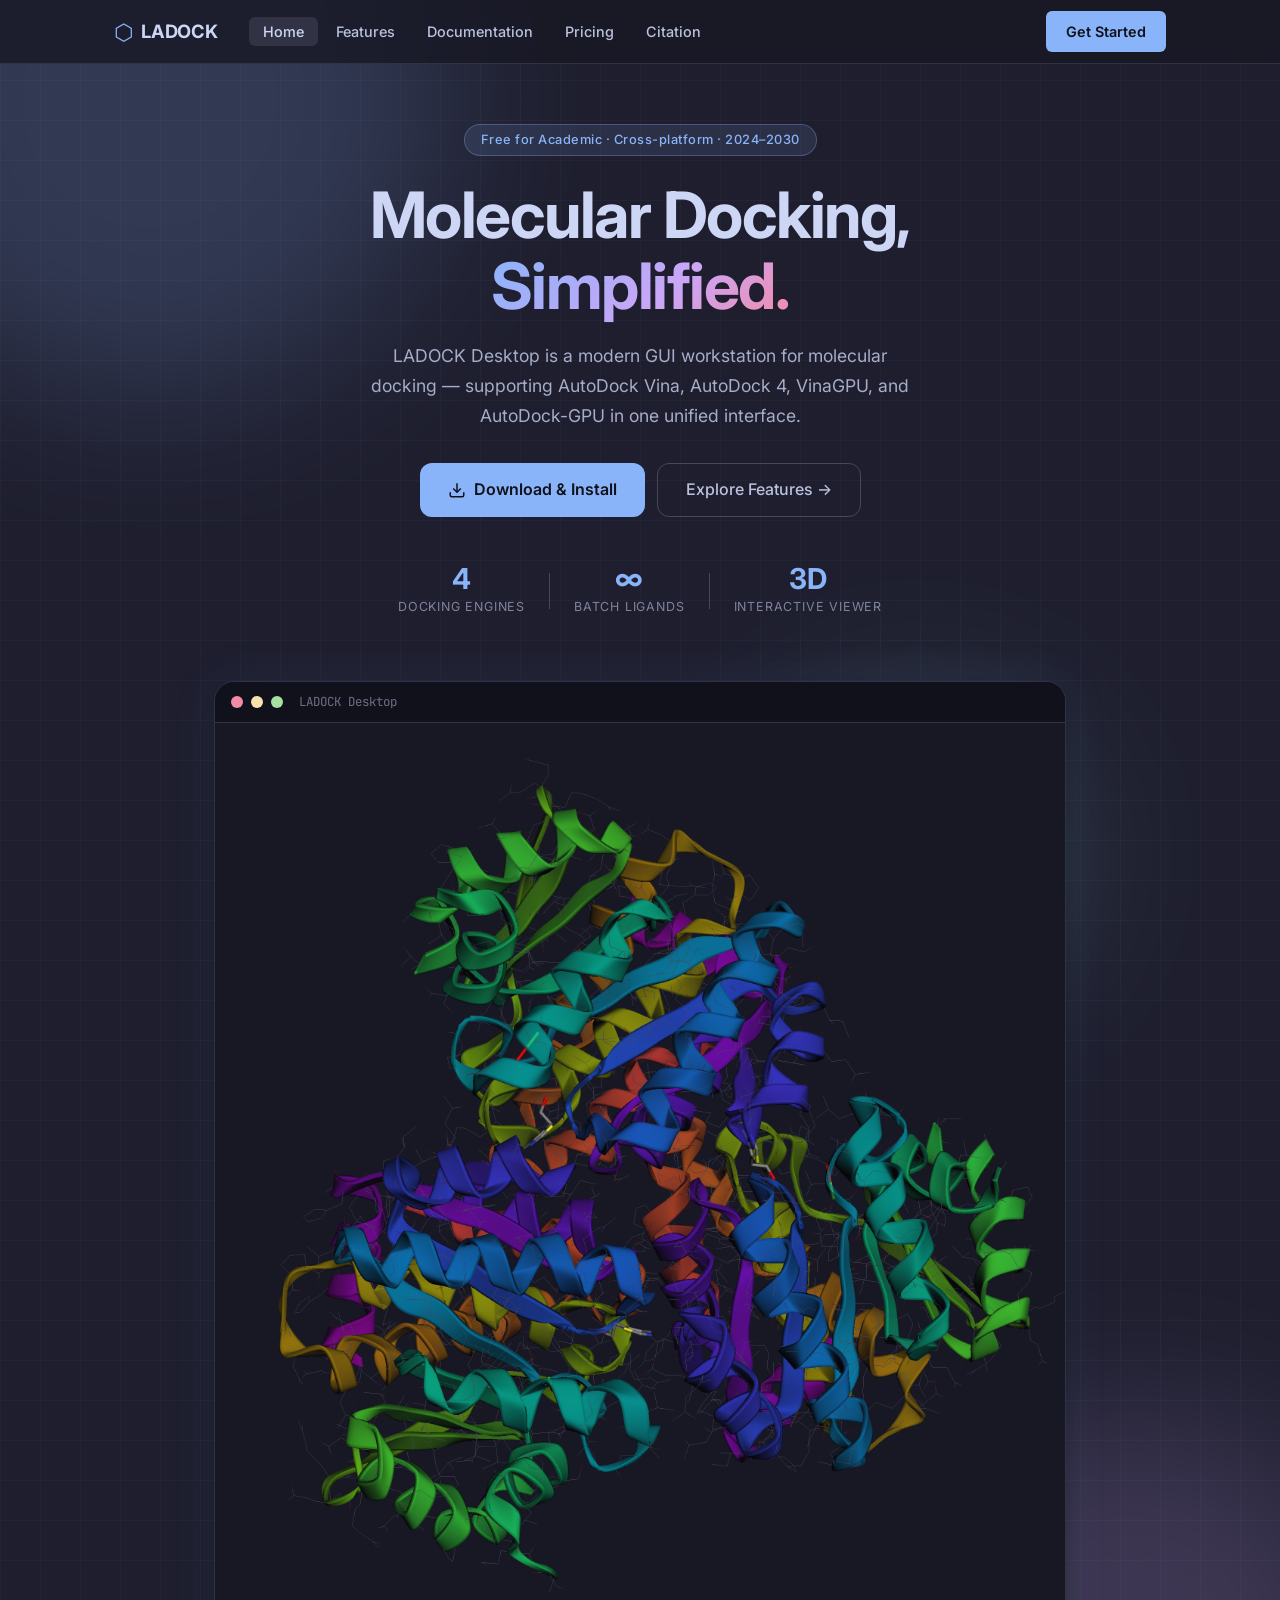
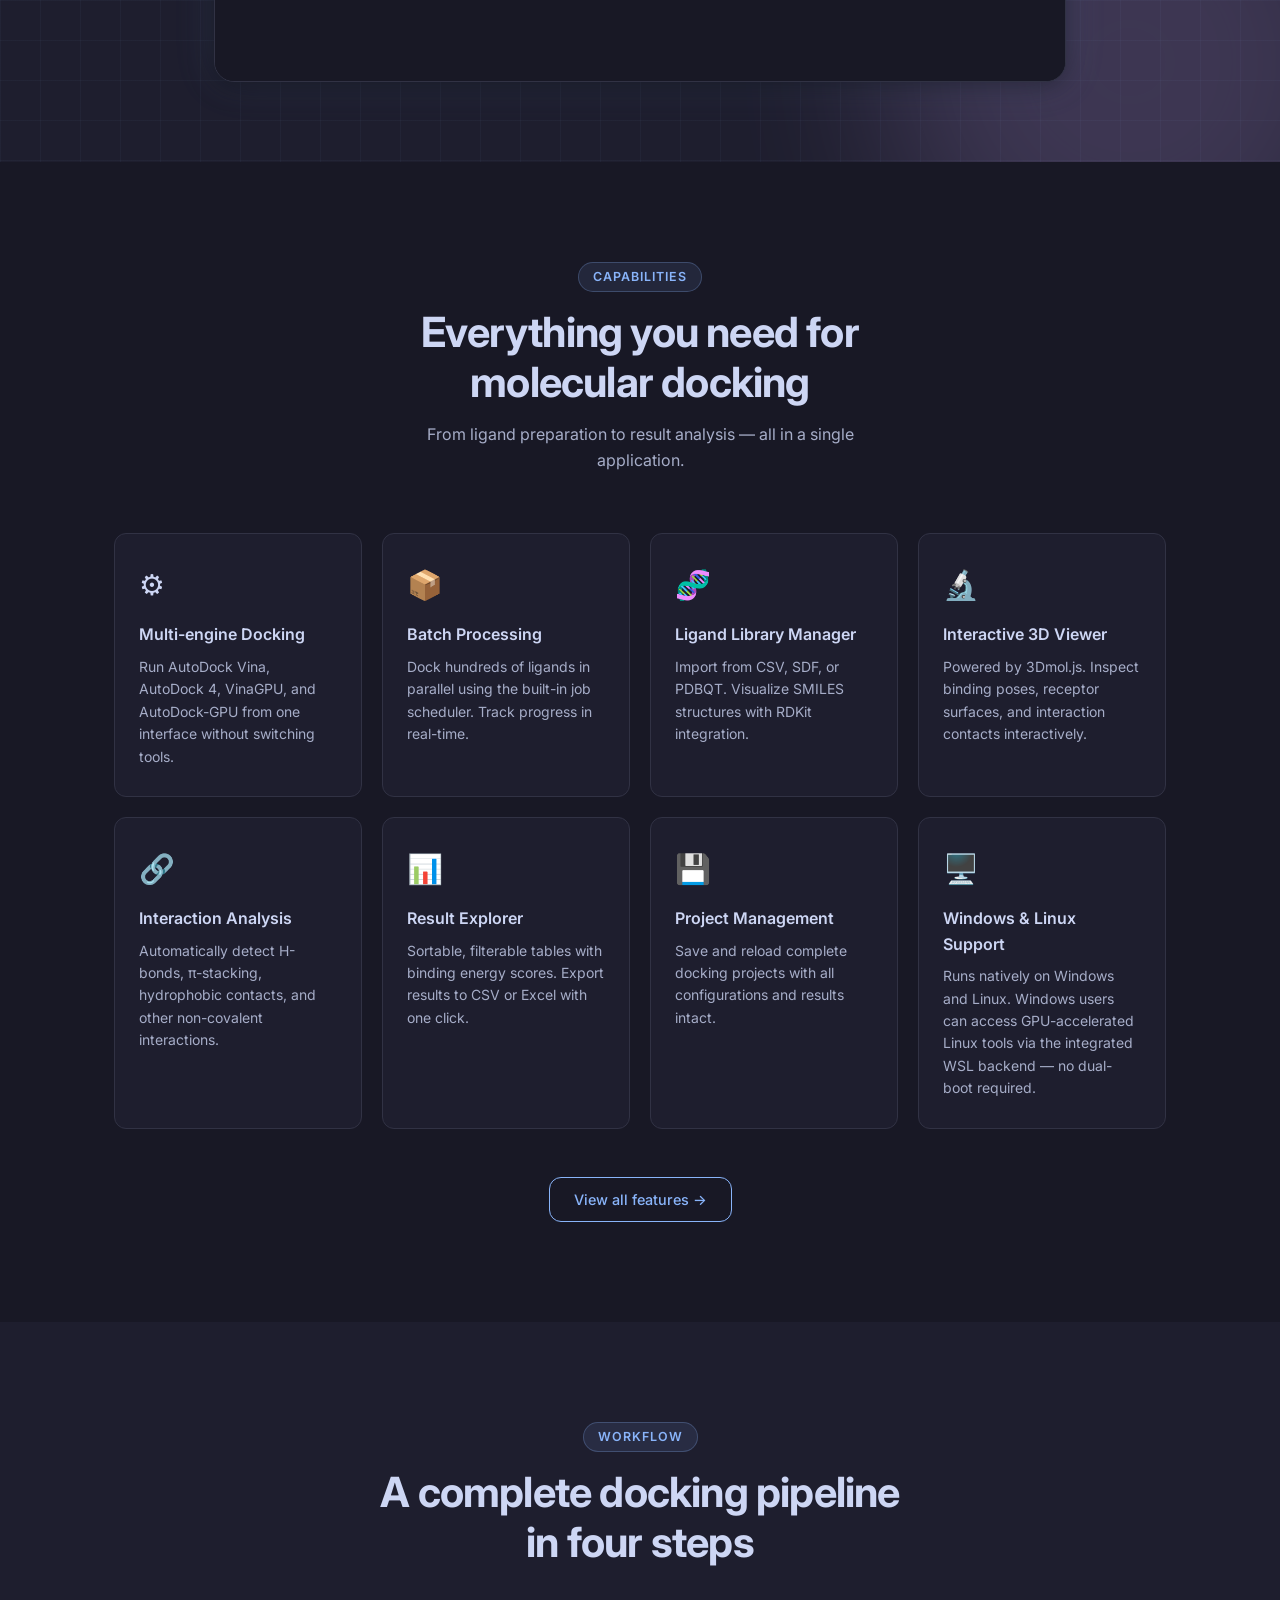
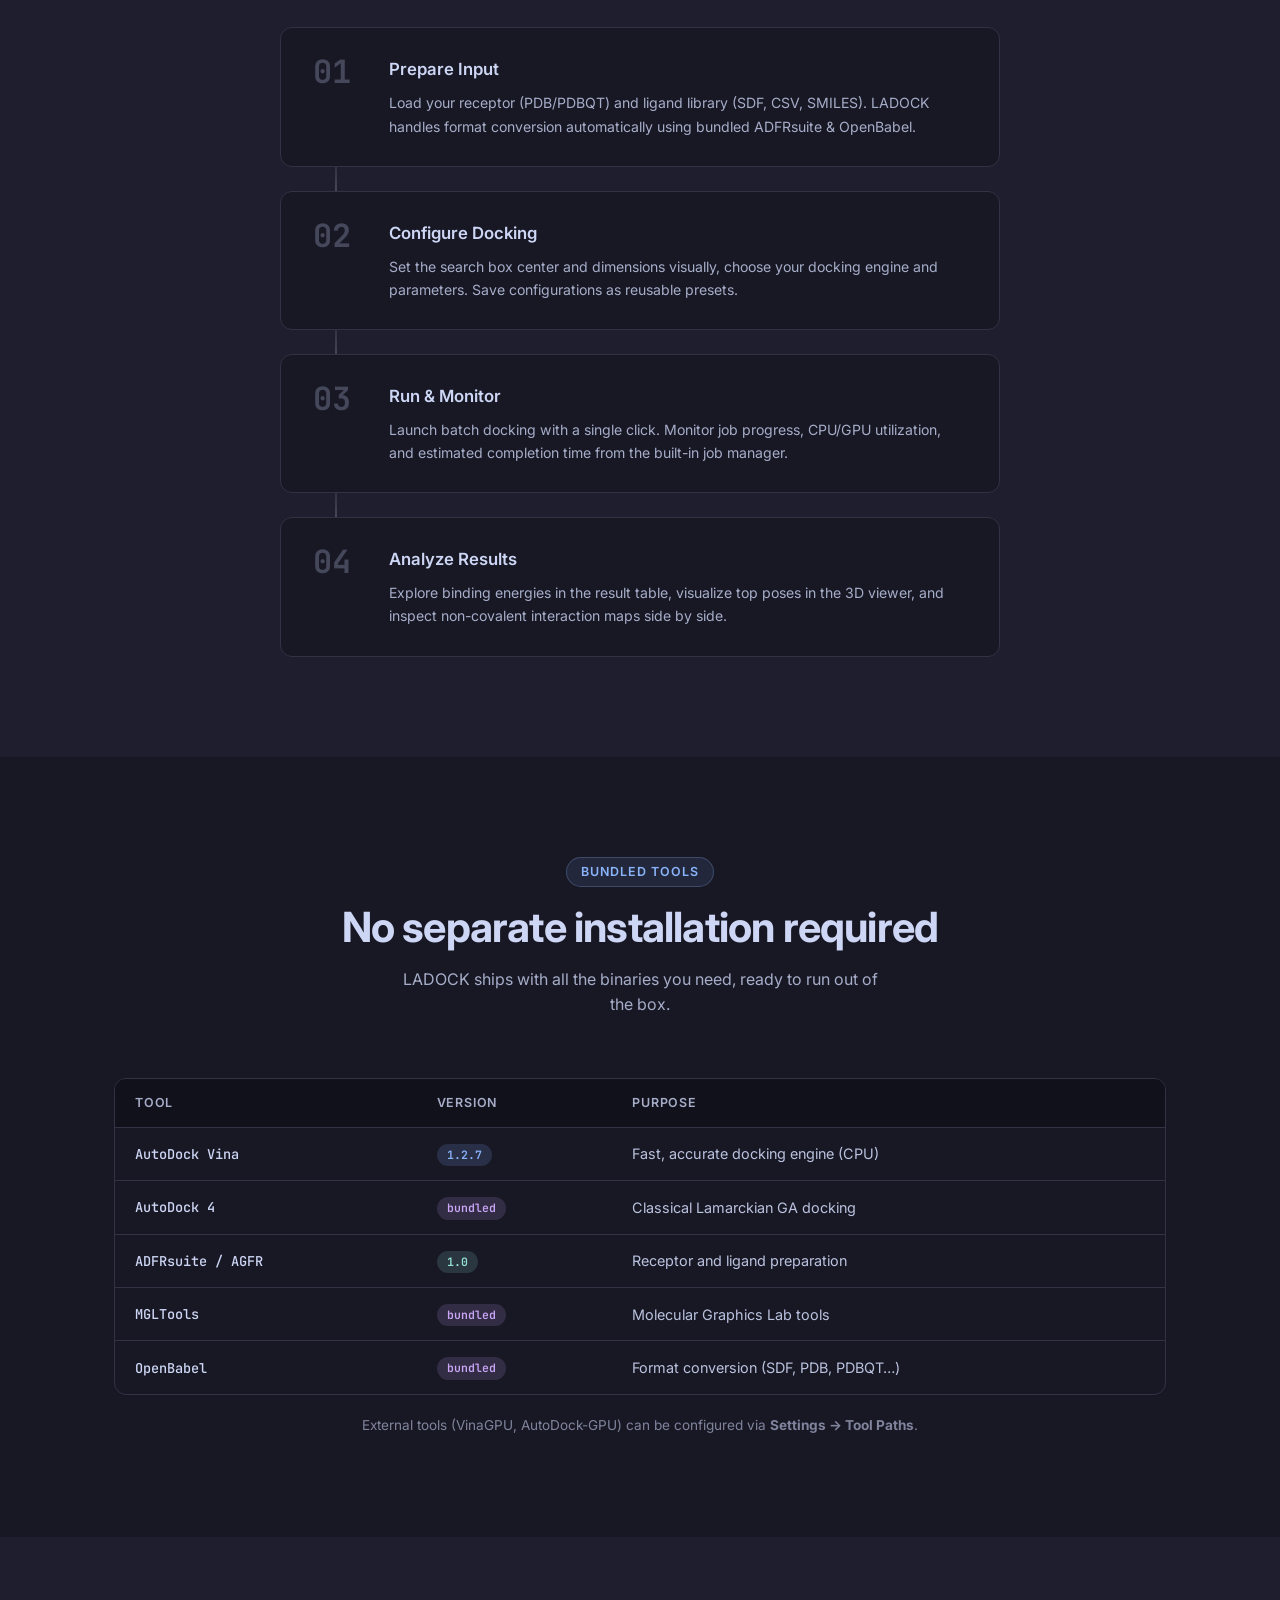
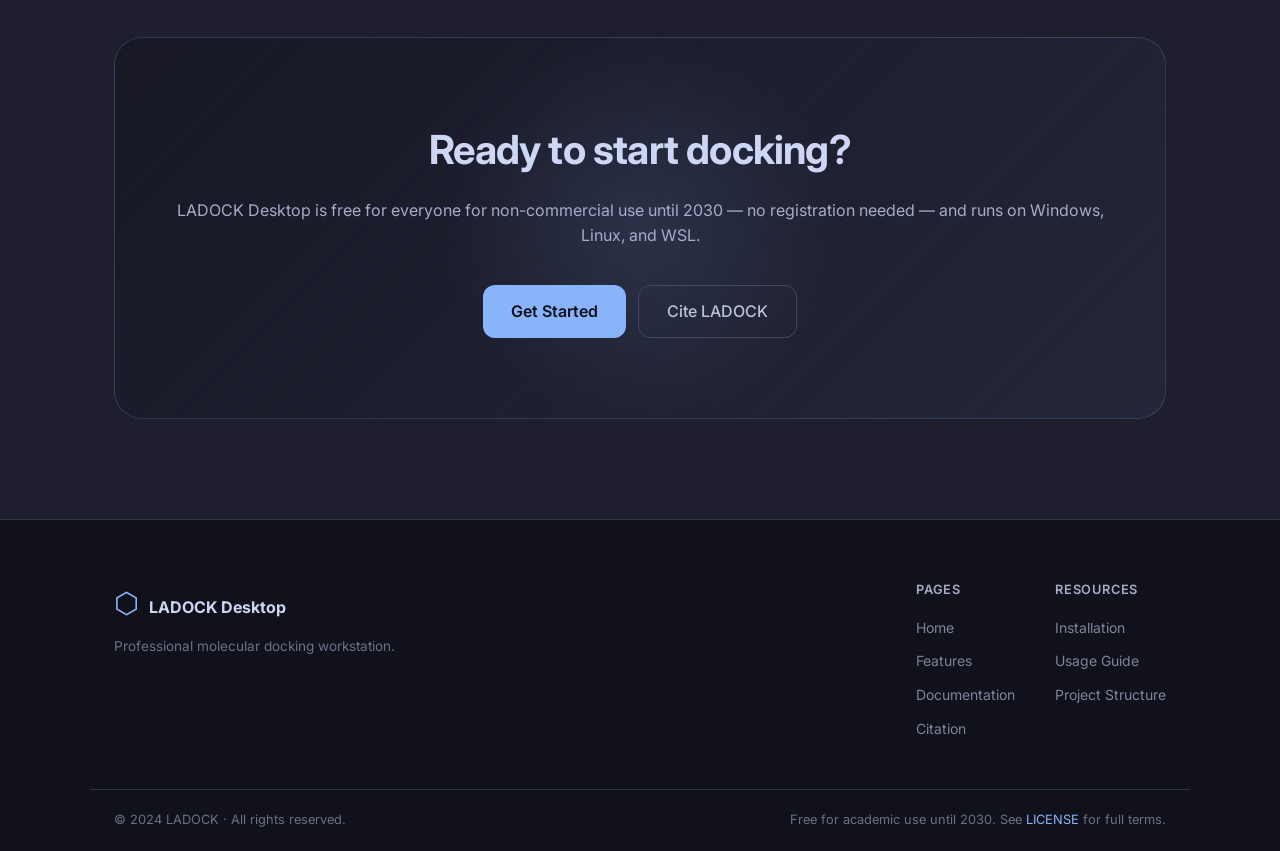
==== index.html @ 8f83453a "Initial import of the live site Baseline taken from https://ladock.ladeep.id on 2026-09-02, not from" ====
<!DOCTYPE html>
<html lang="en">
<head>
  <meta charset="UTF-8" />
  <meta name="viewport" content="width=device-width, initial-scale=1.0" />
  <title>LADOCK — Professional Molecular Docking Workstation</title>
  <link rel="stylesheet" href="style.css" />
  <link rel="preconnect" href="https://fonts.googleapis.com" />
  <link rel="preconnect" href="https://fonts.gstatic.com" crossorigin />
  <link href="https://fonts.googleapis.com/css2?family=Inter:wght@300;400;500;600;700&family=JetBrains+Mono:wght@400;500&display=swap" rel="stylesheet" />
</head>
<body>

<!-- NAV -->
<nav class="navbar" id="navbar">
  <div class="nav-inner">
    <a href="index.html" class="nav-logo">
      <span class="logo-icon">⬡</span>
      <span>LADOCK</span>
    </a>
    <ul class="nav-links">
      <li><a href="index.html" class="active">Home</a></li>
      <li><a href="features.html">Features</a></li>
      <li><a href="docs.html">Documentation</a></li>
      <li><a href="pricing.html">Pricing</a></li>
      <li><a href="citation.html">Citation</a></li>
    </ul>
    <a href="docs.html#install" class="btn btn-primary">Get Started</a>
    <button class="nav-toggle" id="navToggle" aria-label="Toggle menu">
      <span></span><span></span><span></span>
    </button>
  </div>
</nav>

<!-- HERO -->
<section class="hero">
  <div class="hero-bg">
    <div class="hero-orb orb1"></div>
    <div class="hero-orb orb2"></div>
    <div class="hero-orb orb3"></div>
    <div class="grid-overlay"></div>
  </div>
  <div class="container hero-content">
    <div class="hero-badge">Free for Academic · Cross-platform · 2024–2030</div>
    <h1 class="hero-title">
      Molecular Docking,<br/>
      <span class="gradient-text">Simplified.</span>
    </h1>
    <p class="hero-subtitle">
      LADOCK Desktop is a modern GUI workstation for molecular docking — supporting
      AutoDock Vina, AutoDock 4, VinaGPU, and AutoDock-GPU in one unified interface.
    </p>
    <div class="hero-actions">
      <a href="docs.html#install" class="btn btn-primary btn-lg">
        <svg width="18" height="18" viewBox="0 0 24 24" fill="none" stroke="currentColor" stroke-width="2"><path d="M21 15v4a2 2 0 0 1-2 2H5a2 2 0 0 1-2-2v-4"/><polyline points="7 10 12 15 17 10"/><line x1="12" y1="15" x2="12" y2="3"/></svg>
        Download &amp; Install
      </a>
      <a href="features.html" class="btn btn-ghost btn-lg">Explore Features →</a>
    </div>
    <div class="hero-stats">
      <div class="stat"><span class="stat-num">4</span><span class="stat-label">Docking Engines</span></div>
      <div class="stat-divider"></div>
      <div class="stat"><span class="stat-num">∞</span><span class="stat-label">Batch Ligands</span></div>
      <div class="stat-divider"></div>
      <div class="stat"><span class="stat-num">3D</span><span class="stat-label">Interactive Viewer</span></div>
    </div>
  </div>
  <div class="hero-image-wrap">
    <div class="app-screenshot">
      <div class="screenshot-bar">
        <span class="dot dot-red"></span>
        <span class="dot dot-yellow"></span>
        <span class="dot dot-green"></span>
        <span class="screenshot-title">LADOCK Desktop</span>
      </div>
      <img src="ladock_viewer.png" alt="LADOCK molecular viewer" class="screenshot-img" />
    </div>
  </div>
</section>

<!-- FEATURES OVERVIEW -->
<section class="section features-grid-section">
  <div class="container">
    <div class="section-header">
      <span class="section-badge">Capabilities</span>
      <h2>Everything you need for<br/>molecular docking</h2>
      <p>From ligand preparation to result analysis — all in a single application.</p>
    </div>
    <div class="features-grid">
      <div class="feature-card">
        <div class="feature-icon">⚙️</div>
        <h3>Multi-engine Docking</h3>
        <p>Run AutoDock Vina, AutoDock 4, VinaGPU, and AutoDock-GPU from one interface without switching tools.</p>
      </div>
      <div class="feature-card">
        <div class="feature-icon">📦</div>
        <h3>Batch Processing</h3>
        <p>Dock hundreds of ligands in parallel using the built-in job scheduler. Track progress in real-time.</p>
      </div>
      <div class="feature-card">
        <div class="feature-icon">🧬</div>
        <h3>Ligand Library Manager</h3>
        <p>Import from CSV, SDF, or PDBQT. Visualize SMILES structures with RDKit integration.</p>
      </div>
      <div class="feature-card">
        <div class="feature-icon">🔬</div>
        <h3>Interactive 3D Viewer</h3>
        <p>Powered by 3Dmol.js. Inspect binding poses, receptor surfaces, and interaction contacts interactively.</p>
      </div>
      <div class="feature-card">
        <div class="feature-icon">🔗</div>
        <h3>Interaction Analysis</h3>
        <p>Automatically detect H-bonds, π-stacking, hydrophobic contacts, and other non-covalent interactions.</p>
      </div>
      <div class="feature-card">
        <div class="feature-icon">📊</div>
        <h3>Result Explorer</h3>
        <p>Sortable, filterable tables with binding energy scores. Export results to CSV or Excel with one click.</p>
      </div>
      <div class="feature-card">
        <div class="feature-icon">💾</div>
        <h3>Project Management</h3>
        <p>Save and reload complete docking projects with all configurations and results intact.</p>
      </div>
      <div class="feature-card">
        <div class="feature-icon">🖥️</div>
        <h3>Windows &amp; Linux Support</h3>
        <p>Runs natively on Windows and Linux. Windows users can access GPU-accelerated Linux tools via the integrated WSL backend — no dual-boot required.</p>
      </div>
    </div>
    <div class="section-cta">
      <a href="features.html" class="btn btn-outline">View all features →</a>
    </div>
  </div>
</section>

<!-- WORKFLOW -->
<section class="section workflow-section">
  <div class="container">
    <div class="section-header">
      <span class="section-badge">Workflow</span>
      <h2>A complete docking pipeline<br/>in four steps</h2>
    </div>
    <div class="workflow-steps">
      <div class="workflow-step">
        <div class="step-number">01</div>
        <div class="step-content">
          <h3>Prepare Input</h3>
          <p>Load your receptor (PDB/PDBQT) and ligand library (SDF, CSV, SMILES). LADOCK handles format conversion automatically using bundled ADFRsuite &amp; OpenBabel.</p>
        </div>
      </div>
      <div class="workflow-connector"></div>
      <div class="workflow-step">
        <div class="step-number">02</div>
        <div class="step-content">
          <h3>Configure Docking</h3>
          <p>Set the search box center and dimensions visually, choose your docking engine and parameters. Save configurations as reusable presets.</p>
        </div>
      </div>
      <div class="workflow-connector"></div>
      <div class="workflow-step">
        <div class="step-number">03</div>
        <div class="step-content">
          <h3>Run &amp; Monitor</h3>
          <p>Launch batch docking with a single click. Monitor job progress, CPU/GPU utilization, and estimated completion time from the built-in job manager.</p>
        </div>
      </div>
      <div class="workflow-connector"></div>
      <div class="workflow-step">
        <div class="step-number">04</div>
        <div class="step-content">
          <h3>Analyze Results</h3>
          <p>Explore binding energies in the result table, visualize top poses in the 3D viewer, and inspect non-covalent interaction maps side by side.</p>
        </div>
      </div>
    </div>
  </div>
</section>

<!-- BUNDLED TOOLS -->
<section class="section tools-section">
  <div class="container">
    <div class="section-header">
      <span class="section-badge">Bundled Tools</span>
      <h2>No separate installation required</h2>
      <p>LADOCK ships with all the binaries you need, ready to run out of the box.</p>
    </div>
    <div class="tools-table-wrap">
      <table class="tools-table">
        <thead>
          <tr>
            <th>Tool</th>
            <th>Version</th>
            <th>Purpose</th>
          </tr>
        </thead>
        <tbody>
          <tr>
            <td><span class="tool-name">AutoDock Vina</span></td>
            <td><span class="badge badge-blue">1.2.7</span></td>
            <td>Fast, accurate docking engine (CPU)</td>
          </tr>
          <tr>
            <td><span class="tool-name">AutoDock 4</span></td>
            <td><span class="badge badge-purple">bundled</span></td>
            <td>Classical Lamarckian GA docking</td>
          </tr>
          <tr>
            <td><span class="tool-name">ADFRsuite / AGFR</span></td>
            <td><span class="badge badge-teal">1.0</span></td>
            <td>Receptor and ligand preparation</td>
          </tr>
          <tr>
            <td><span class="tool-name">MGLTools</span></td>
            <td><span class="badge badge-purple">bundled</span></td>
            <td>Molecular Graphics Lab tools</td>
          </tr>
          <tr>
            <td><span class="tool-name">OpenBabel</span></td>
            <td><span class="badge badge-purple">bundled</span></td>
            <td>Format conversion (SDF, PDB, PDBQT…)</td>
          </tr>
        </tbody>
      </table>
    </div>
    <p class="tools-note">External tools (VinaGPU, AutoDock-GPU) can be configured via <strong>Settings → Tool Paths</strong>.</p>
  </div>
</section>

<!-- CTA -->
<section class="section cta-section">
  <div class="container">
    <div class="cta-box">
      <div class="cta-orb"></div>
      <h2>Ready to start docking?</h2>
      <p>LADOCK Desktop is free for everyone for non-commercial use until 2030 — no registration needed — and runs on Windows, Linux, and WSL.</p>
      <div class="cta-actions">
        <a href="docs.html#install" class="btn btn-primary btn-lg">Get Started</a>
        <a href="citation.html" class="btn btn-ghost btn-lg">Cite LADOCK</a>
      </div>
    </div>
  </div>
</section>

<!-- FOOTER -->
<footer class="footer">
  <div class="container footer-inner">
    <div class="footer-brand">
      <span class="logo-icon">⬡</span>
      <span class="footer-name">LADOCK Desktop</span>
      <p>Professional molecular docking workstation.</p>
    </div>
    <div class="footer-links">
      <div class="footer-col">
        <h4>Pages</h4>
        <ul>
          <li><a href="index.html">Home</a></li>
          <li><a href="features.html">Features</a></li>
          <li><a href="docs.html">Documentation</a></li>
          <li><a href="citation.html">Citation</a></li>
        </ul>
      </div>
      <div class="footer-col">
        <h4>Resources</h4>
        <ul>
          <li><a href="docs.html#install">Installation</a></li>
          <li><a href="docs.html#usage">Usage Guide</a></li>
          <li><a href="docs.html#structure">Project Structure</a></li>
        </ul>
      </div>
    </div>
  </div>
  <div class="footer-bottom">
    <p>© 2024 LADOCK · All rights reserved.</p>
    <p>Free for academic use until 2030. See <a href="LICENSE" style="color:var(--blue)">LICENSE</a> for full terms.</p>
  </div>
</footer>

<script src="main.js"></script>
</body>
</html>
---- style.css ----
/* ============================================================
   LADOCK Website — style.css
   Theme: Dark, Catppuccin-inspired (Mocha palette)
   ============================================================ */

:root {
  --base:    #1e1e2e;
  --mantle:  #181825;
  --crust:   #11111b;
  --surface0: #313244;
  --surface1: #45475a;
  --surface2: #585b70;
  --overlay0: #6c7086;
  --overlay1: #7f849c;
  --text:    #cdd6f4;
  --subtext0: #a6adc8;
  --subtext1: #bac2de;
  --blue:    #89b4fa;
  --sapphire:#74c7ec;
  --sky:     #89dceb;
  --teal:    #94e2d5;
  --green:   #a6e3a1;
  --mauve:   #cba6f7;
  --pink:    #f38ba8;
  --peach:   #fab387;
  --yellow:  #f9e2af;
  --lavender:#b4befe;

  --accent:  var(--blue);
  --accent2: var(--mauve);

  --radius-sm: 6px;
  --radius:    12px;
  --radius-lg: 20px;
  --radius-xl: 28px;

  --shadow-card: 0 4px 24px rgba(0,0,0,0.4);
  --shadow-glow: 0 0 40px rgba(137,180,250,0.15);

  --font-sans: 'Inter', system-ui, sans-serif;
  --font-mono: 'JetBrains Mono', 'Fira Code', monospace;

  --nav-h: 64px;
}

*, *::before, *::after { box-sizing: border-box; margin: 0; padding: 0; }

html { scroll-behavior: smooth; }

body {
  font-family: var(--font-sans);
  background: var(--base);
  color: var(--text);
  line-height: 1.6;
  -webkit-font-smoothing: antialiased;
}

a { color: var(--blue); text-decoration: none; }
a:hover { color: var(--lavender); }

img { max-width: 100%; display: block; }

.container {
  max-width: 1100px;
  margin: 0 auto;
  padding: 0 24px;
}

/* ── Buttons ─────────────────────────────────────────────── */
.btn {
  display: inline-flex;
  align-items: center;
  gap: 8px;
  padding: 9px 20px;
  border-radius: var(--radius-sm);
  font-size: 0.9rem;
  font-weight: 500;
  cursor: pointer;
  border: none;
  transition: all 0.18s ease;
  white-space: nowrap;
}
.btn-lg { padding: 13px 28px; font-size: 1rem; border-radius: var(--radius); }

.btn-primary {
  background: var(--blue);
  color: var(--crust);
  font-weight: 600;
}
.btn-primary:hover { background: var(--lavender); color: var(--crust); transform: translateY(-1px); box-shadow: 0 6px 20px rgba(137,180,250,0.3); }

.btn-ghost {
  background: transparent;
  color: var(--subtext1);
  border: 1.5px solid var(--surface1);
}
.btn-ghost:hover { border-color: var(--blue); color: var(--blue); }

.btn-outline {
  background: transparent;
  color: var(--blue);
  border: 1.5px solid var(--blue);
  padding: 10px 24px;
  border-radius: var(--radius);
}
.btn-outline:hover { background: var(--blue); color: var(--crust); }

/* ── Navbar ──────────────────────────────────────────────── */
.navbar {
  position: fixed;
  top: 0; left: 0; right: 0;
  height: var(--nav-h);
  z-index: 100;
  background: rgba(24,24,37,0.8);
  backdrop-filter: blur(16px);
  -webkit-backdrop-filter: blur(16px);
  border-bottom: 1px solid var(--surface0);
  transition: background 0.2s;
}
.navbar.scrolled { background: rgba(17,17,27,0.95); }

.nav-inner {
  max-width: 1100px;
  margin: 0 auto;
  padding: 0 24px;
  height: 100%;
  display: flex;
  align-items: center;
  gap: 32px;
}

.nav-logo {
  display: flex;
  align-items: center;
  gap: 8px;
  font-size: 1.15rem;
  font-weight: 700;
  color: var(--text);
  letter-spacing: -0.3px;
}
.nav-logo:hover { color: var(--blue); }
.logo-icon { font-size: 1.4rem; color: var(--blue); }

.nav-links {
  display: flex;
  list-style: none;
  gap: 4px;
  margin: 0;
  flex: 1;
}
.nav-links a {
  padding: 6px 14px;
  border-radius: var(--radius-sm);
  font-size: 0.9rem;
  color: var(--subtext1);
  font-weight: 500;
  transition: all 0.15s;
}
.nav-links a:hover, .nav-links a.active {
  color: var(--text);
  background: var(--surface0);
}

.nav-toggle {
  display: none;
  flex-direction: column;
  gap: 5px;
  background: none;
  border: none;
  cursor: pointer;
  padding: 6px;
  margin-left: auto;
}
.nav-toggle span {
  display: block;
  width: 22px;
  height: 2px;
  background: var(--text);
  border-radius: 2px;
  transition: all 0.2s;
}

/* ── Hero ────────────────────────────────────────────────── */
.hero {
  position: relative;
  min-height: 100vh;
  display: flex;
  flex-direction: column;
  align-items: center;
  justify-content: center;
  padding-top: calc(var(--nav-h) + 60px);
  padding-bottom: 80px;
  overflow: hidden;
}

.hero-bg {
  position: absolute;
  inset: 0;
  z-index: 0;
  overflow: hidden;
}
.hero-orb {
  position: absolute;
  border-radius: 50%;
  filter: blur(80px);
  opacity: 0.18;
}
.orb1 { width: 600px; height: 600px; background: var(--blue); top: -200px; left: -150px; }
.orb2 { width: 500px; height: 500px; background: var(--mauve); bottom: -150px; right: -100px; }
.orb3 { width: 300px; height: 300px; background: var(--teal); top: 40%; left: 60%; }

.grid-overlay {
  position: absolute;
  inset: 0;
  background-image:
    linear-gradient(rgba(137,180,250,0.04) 1px, transparent 1px),
    linear-gradient(90deg, rgba(137,180,250,0.04) 1px, transparent 1px);
  background-size: 40px 40px;
}

.hero-content {
  position: relative;
  z-index: 1;
  text-align: center;
  max-width: 720px;
  margin: 0 auto;
}

.hero-badge {
  display: inline-block;
  padding: 5px 16px;
  background: rgba(137,180,250,0.12);
  border: 1px solid rgba(137,180,250,0.3);
  border-radius: 100px;
  font-size: 0.8rem;
  font-weight: 500;
  color: var(--blue);
  margin-bottom: 24px;
  letter-spacing: 0.5px;
}

.hero-title {
  font-size: clamp(2.4rem, 6vw, 4rem);
  font-weight: 700;
  line-height: 1.1;
  letter-spacing: -1.5px;
  margin-bottom: 20px;
  color: var(--text);
}

.gradient-text {
  background: linear-gradient(135deg, var(--blue) 0%, var(--mauve) 60%, var(--pink) 100%);
  -webkit-background-clip: text;
  -webkit-text-fill-color: transparent;
  background-clip: text;
}

.hero-subtitle {
  font-size: 1.1rem;
  color: var(--subtext0);
  max-width: 560px;
  margin: 0 auto 32px;
  line-height: 1.7;
}

.hero-actions {
  display: flex;
  gap: 12px;
  justify-content: center;
  flex-wrap: wrap;
  margin-bottom: 48px;
}

.hero-stats {
  display: flex;
  align-items: center;
  justify-content: center;
  gap: 24px;
}
.stat { text-align: center; }
.stat-num {
  display: block;
  font-size: 1.8rem;
  font-weight: 700;
  color: var(--blue);
  line-height: 1;
}
.stat-label {
  font-size: 0.78rem;
  color: var(--overlay1);
  text-transform: uppercase;
  letter-spacing: 0.8px;
  margin-top: 4px;
  display: block;
}
.stat-divider {
  width: 1px;
  height: 36px;
  background: var(--surface1);
}

.hero-image-wrap {
  position: relative;
  z-index: 1;
  margin-top: 64px;
  padding: 0 24px;
  width: 100%;
  max-width: 900px;
  margin-left: auto;
  margin-right: auto;
}

.app-screenshot {
  background: var(--mantle);
  border: 1px solid var(--surface0);
  border-radius: var(--radius-lg);
  overflow: hidden;
  box-shadow: var(--shadow-card), var(--shadow-glow);
}

.screenshot-bar {
  display: flex;
  align-items: center;
  gap: 8px;
  padding: 10px 16px;
  background: var(--crust);
  border-bottom: 1px solid var(--surface0);
}
.dot {
  width: 12px; height: 12px;
  border-radius: 50%;
}
.dot-red    { background: #f38ba8; }
.dot-yellow { background: #f9e2af; }
.dot-green  { background: #a6e3a1; }
.screenshot-title {
  font-size: 0.78rem;
  color: var(--overlay0);
  font-family: var(--font-mono);
  margin-left: 8px;
}

.screenshot-img {
  width: 100%;
  display: block;
  background: #0d0d14;
  min-height: 200px;
  object-fit: cover;
}

/* ── Sections ────────────────────────────────────────────── */
.section {
  padding: 100px 0;
}

.section-header {
  text-align: center;
  margin-bottom: 60px;
}
.section-badge {
  display: inline-block;
  padding: 4px 14px;
  background: rgba(137,180,250,0.1);
  border: 1px solid rgba(137,180,250,0.25);
  border-radius: 100px;
  font-size: 0.78rem;
  font-weight: 600;
  color: var(--blue);
  text-transform: uppercase;
  letter-spacing: 1px;
  margin-bottom: 16px;
}
.section-header h2 {
  font-size: clamp(1.8rem, 4vw, 2.6rem);
  font-weight: 700;
  letter-spacing: -0.8px;
  color: var(--text);
  margin-bottom: 14px;
  line-height: 1.2;
}
.section-header p {
  color: var(--subtext0);
  font-size: 1rem;
  max-width: 500px;
  margin: 0 auto;
}

/* ── Features Grid ───────────────────────────────────────── */
.features-grid-section { background: var(--mantle); }

.features-grid {
  display: grid;
  grid-template-columns: repeat(auto-fill, minmax(240px, 1fr));
  gap: 20px;
}

.feature-card {
  background: var(--base);
  border: 1px solid var(--surface0);
  border-radius: var(--radius);
  padding: 28px 24px;
  transition: all 0.2s;
}
.feature-card:hover {
  border-color: rgba(137,180,250,0.4);
  transform: translateY(-3px);
  box-shadow: var(--shadow-card);
}

.feature-icon {
  font-size: 1.8rem;
  margin-bottom: 14px;
}
.feature-card h3 {
  font-size: 1rem;
  font-weight: 600;
  color: var(--text);
  margin-bottom: 8px;
}
.feature-card p {
  font-size: 0.875rem;
  color: var(--subtext0);
  line-height: 1.6;
}

.section-cta {
  text-align: center;
  margin-top: 48px;
}

/* ── Workflow ─────────────────────────────────────────────── */
.workflow-section { background: var(--base); }

.workflow-steps {
  display: flex;
  flex-direction: column;
  gap: 0;
  max-width: 720px;
  margin: 0 auto;
}

.workflow-step {
  display: flex;
  align-items: flex-start;
  gap: 28px;
  background: var(--mantle);
  border: 1px solid var(--surface0);
  border-radius: var(--radius);
  padding: 28px 32px;
  transition: border-color 0.2s;
}
.workflow-step:hover { border-color: rgba(137,180,250,0.35); }

.step-number {
  font-size: 2rem;
  font-weight: 700;
  color: var(--surface1);
  font-family: var(--font-mono);
  line-height: 1;
  min-width: 48px;
  flex-shrink: 0;
}
.workflow-step:hover .step-number { color: var(--blue); }

.step-content h3 {
  font-size: 1.05rem;
  font-weight: 600;
  color: var(--text);
  margin-bottom: 8px;
}
.step-content p { font-size: 0.88rem; color: var(--subtext0); line-height: 1.65; }

.workflow-connector {
  width: 2px;
  height: 24px;
  background: linear-gradient(to bottom, var(--surface0), var(--surface1));
  margin: 0 0 0 55px;
}

/* ── Tools Table ─────────────────────────────────────────── */
.tools-section { background: var(--mantle); }

.tools-table-wrap {
  overflow-x: auto;
  border-radius: var(--radius);
  border: 1px solid var(--surface0);
}

.tools-table {
  width: 100%;
  border-collapse: collapse;
  font-size: 0.9rem;
}
.tools-table thead { background: var(--crust); }
.tools-table th {
  padding: 14px 20px;
  text-align: left;
  font-weight: 600;
  font-size: 0.78rem;
  text-transform: uppercase;
  letter-spacing: 0.8px;
  color: var(--subtext0);
  border-bottom: 1px solid var(--surface0);
}
.tools-table td {
  padding: 14px 20px;
  border-bottom: 1px solid var(--surface0);
  color: var(--subtext1);
}
.tools-table tr:last-child td { border-bottom: none; }
.tools-table tbody tr:hover { background: rgba(137,180,250,0.04); }

.tool-name {
  color: var(--text);
  font-weight: 500;
  font-family: var(--font-mono);
  font-size: 0.85rem;
}

.badge {
  display: inline-block;
  padding: 2px 10px;
  border-radius: 100px;
  font-size: 0.72rem;
  font-weight: 600;
  font-family: var(--font-mono);
}
.badge-blue   { background: rgba(137,180,250,0.15); color: var(--blue); }
.badge-purple { background: rgba(203,166,247,0.15); color: var(--mauve); }
.badge-teal   { background: rgba(148,226,213,0.15); color: var(--teal); }
.badge-green  { background: rgba(166,227,161,0.15); color: var(--green); }

.tools-note {
  margin-top: 20px;
  font-size: 0.85rem;
  color: var(--overlay1);
  text-align: center;
}

/* ── CTA ─────────────────────────────────────────────────── */
.cta-section { background: var(--base); }

.cta-box {
  position: relative;
  background: linear-gradient(135deg, var(--mantle) 0%, rgba(137,180,250,0.06) 100%);
  border: 1px solid rgba(137,180,250,0.2);
  border-radius: var(--radius-xl);
  padding: 80px 40px;
  text-align: center;
  overflow: hidden;
}
.cta-orb {
  position: absolute;
  width: 400px; height: 400px;
  border-radius: 50%;
  background: radial-gradient(circle, rgba(137,180,250,0.12) 0%, transparent 70%);
  top: 50%; left: 50%;
  transform: translate(-50%, -50%);
  pointer-events: none;
}
.cta-box h2 {
  font-size: clamp(1.8rem, 4vw, 2.5rem);
  font-weight: 700;
  letter-spacing: -0.8px;
  margin-bottom: 16px;
  position: relative;
}
.cta-box p {
  color: var(--subtext0);
  font-size: 1rem;
  margin-bottom: 36px;
  position: relative;
}
.cta-actions {
  display: flex;
  gap: 12px;
  justify-content: center;
  flex-wrap: wrap;
  position: relative;
}

/* ── Footer ──────────────────────────────────────────────── */
.footer {
  background: var(--crust);
  border-top: 1px solid var(--surface0);
}
.footer-inner {
  display: flex;
  gap: 60px;
  padding: 60px 24px 40px;
  flex-wrap: wrap;
}
.footer-brand { flex: 1; min-width: 200px; }
.footer-brand .logo-icon { font-size: 1.8rem; color: var(--blue); }
.footer-name { font-size: 1rem; font-weight: 700; color: var(--text); margin-left: 6px; }
.footer-brand p { font-size: 0.85rem; color: var(--overlay0); margin-top: 10px; }

.footer-links {
  display: flex;
  gap: 40px;
  flex-wrap: wrap;
}
.footer-col h4 {
  font-size: 0.8rem;
  font-weight: 600;
  text-transform: uppercase;
  letter-spacing: 0.8px;
  color: var(--subtext0);
  margin-bottom: 14px;
}
.footer-col ul { list-style: none; }
.footer-col li { margin-bottom: 8px; }
.footer-col a { font-size: 0.875rem; color: var(--overlay1); transition: color 0.15s; }
.footer-col a:hover { color: var(--blue); }

.footer-bottom {
  display: flex;
  justify-content: space-between;
  align-items: center;
  flex-wrap: wrap;
  gap: 8px;
  padding: 20px 24px;
  border-top: 1px solid var(--surface0);
  max-width: 1100px;
  margin: 0 auto;
  font-size: 0.8rem;
  color: var(--overlay0);
}

/* ── Features Page ───────────────────────────────────────── */
.page-hero {
  padding: calc(var(--nav-h) + 80px) 0 80px;
  text-align: center;
  background: var(--mantle);
  border-bottom: 1px solid var(--surface0);
}
.page-hero h1 {
  font-size: clamp(2rem, 5vw, 3rem);
  font-weight: 700;
  letter-spacing: -1px;
  margin-bottom: 16px;
}
.page-hero p {
  color: var(--subtext0);
  font-size: 1.05rem;
  max-width: 520px;
  margin: 0 auto;
}

.features-detail {
  padding: 80px 0;
}
.feature-block {
  display: grid;
  grid-template-columns: 1fr 1fr;
  gap: 60px;
  align-items: center;
  margin-bottom: 80px;
}
.feature-block.reverse { direction: rtl; }
.feature-block.reverse > * { direction: ltr; }

.feature-block-text h2 {
  font-size: 1.6rem;
  font-weight: 700;
  letter-spacing: -0.5px;
  margin-bottom: 14px;
  color: var(--text);
}
.feature-block-text p {
  color: var(--subtext0);
  line-height: 1.7;
  margin-bottom: 18px;
  font-size: 0.95rem;
}
.feature-block-text ul {
  list-style: none;
  display: flex;
  flex-direction: column;
  gap: 8px;
}
.feature-block-text li {
  display: flex;
  align-items: flex-start;
  gap: 8px;
  font-size: 0.9rem;
  color: var(--subtext1);
}
.feature-block-text li::before {
  content: '✓';
  color: var(--teal);
  font-weight: 700;
  flex-shrink: 0;
  margin-top: 1px;
}
.feature-visual {
  background: var(--mantle);
  border: 1px solid var(--surface0);
  border-radius: var(--radius-lg);
  padding: 40px;
  display: flex;
  align-items: center;
  justify-content: center;
  min-height: 260px;
}
.feature-icon-large { font-size: 5rem; text-align: center; }

/* ── Docs Page ───────────────────────────────────────────── */
.docs-layout {
  display: grid;
  grid-template-columns: 240px 1fr;
  gap: 0;
  max-width: 1100px;
  margin: calc(var(--nav-h) + 40px) auto 80px;
  padding: 0 24px;
}

.docs-sidebar {
  position: sticky;
  top: calc(var(--nav-h) + 20px);
  height: fit-content;
  padding-right: 32px;
}
.docs-sidebar h4 {
  font-size: 0.7rem;
  text-transform: uppercase;
  letter-spacing: 1px;
  color: var(--overlay0);
  font-weight: 600;
  margin-bottom: 10px;
  margin-top: 24px;
}
.docs-sidebar h4:first-child { margin-top: 0; }
.docs-sidebar ul { list-style: none; }
.docs-sidebar li { margin-bottom: 2px; }
.docs-sidebar a {
  display: block;
  padding: 5px 10px;
  border-radius: var(--radius-sm);
  font-size: 0.875rem;
  color: var(--subtext0);
  border-left: 2px solid transparent;
  transition: all 0.15s;
}
.docs-sidebar a:hover, .docs-sidebar a.active {
  color: var(--blue);
  background: rgba(137,180,250,0.08);
  border-left-color: var(--blue);
}

.docs-content h1 {
  font-size: 2rem;
  font-weight: 700;
  letter-spacing: -0.5px;
  margin-bottom: 8px;
}
.docs-content .lead {
  color: var(--subtext0);
  font-size: 1rem;
  margin-bottom: 48px;
  padding-bottom: 32px;
  border-bottom: 1px solid var(--surface0);
}
.docs-section {
  margin-bottom: 60px;
  scroll-margin-top: calc(var(--nav-h) + 20px);
}
.docs-section h2 {
  font-size: 1.4rem;
  font-weight: 700;
  color: var(--text);
  margin-bottom: 16px;
  padding-bottom: 12px;
  border-bottom: 1px solid var(--surface0);
  display: flex;
  align-items: center;
  gap: 10px;
}
.docs-section h3 {
  font-size: 1rem;
  font-weight: 600;
  color: var(--text);
  margin: 24px 0 10px;
}
.docs-section p {
  color: var(--subtext1);
  line-height: 1.7;
  font-size: 0.925rem;
  margin-bottom: 14px;
}
.docs-section ul, .docs-section ol {
  padding-left: 22px;
  color: var(--subtext1);
  font-size: 0.925rem;
  line-height: 1.7;
  margin-bottom: 14px;
}
.docs-section li { margin-bottom: 4px; }

pre {
  background: var(--crust);
  border: 1px solid var(--surface0);
  border-radius: var(--radius);
  padding: 20px;
  overflow-x: auto;
  margin: 16px 0;
}
code {
  font-family: var(--font-mono);
  font-size: 0.84rem;
  color: var(--text);
}
:not(pre) > code {
  background: var(--surface0);
  color: var(--peach);
  padding: 2px 6px;
  border-radius: 4px;
  font-size: 0.82rem;
}

.callout {
  display: flex;
  gap: 14px;
  padding: 16px 20px;
  border-radius: var(--radius);
  margin: 20px 0;
  font-size: 0.88rem;
  line-height: 1.6;
}
.callout-info  { background: rgba(137,180,250,0.1); border: 1px solid rgba(137,180,250,0.25); color: var(--blue); }
.callout-tip   { background: rgba(148,226,213,0.1); border: 1px solid rgba(148,226,213,0.25); color: var(--teal); }
.callout-warn  { background: rgba(249,226,175,0.1); border: 1px solid rgba(249,226,175,0.25); color: var(--yellow); }
.callout-icon  { font-size: 1.1rem; flex-shrink: 0; margin-top: 2px; }
.callout-body  { color: var(--subtext1); }
.callout-body strong { color: inherit; }

.req-table {
  width: 100%;
  border-collapse: collapse;
  font-size: 0.875rem;
  border-radius: var(--radius);
  overflow: hidden;
  border: 1px solid var(--surface0);
  margin: 16px 0;
}
.req-table th {
  background: var(--crust);
  padding: 12px 16px;
  text-align: left;
  font-weight: 600;
  font-size: 0.78rem;
  text-transform: uppercase;
  letter-spacing: 0.6px;
  color: var(--subtext0);
  border-bottom: 1px solid var(--surface0);
}
.req-table td {
  padding: 11px 16px;
  border-bottom: 1px solid var(--surface0);
  color: var(--subtext1);
}
.req-table tr:last-child td { border-bottom: none; }
.req-table tbody tr:hover { background: rgba(137,180,250,0.04); }

/* ── Citation Page ───────────────────────────────────────── */
.citation-section {
  max-width: 760px;
  margin: 0 auto;
  padding: 80px 24px;
}
.citation-card {
  background: var(--mantle);
  border: 1px solid var(--surface0);
  border-radius: var(--radius);
  padding: 28px;
  margin-bottom: 20px;
  transition: border-color 0.2s;
}
.citation-card:hover { border-color: rgba(137,180,250,0.3); }
.citation-card .journal {
  font-size: 0.75rem;
  text-transform: uppercase;
  letter-spacing: 0.8px;
  color: var(--blue);
  font-weight: 600;
  margin-bottom: 8px;
}
.citation-card h3 {
  font-size: 0.95rem;
  font-weight: 600;
  color: var(--text);
  margin-bottom: 8px;
  line-height: 1.45;
}
.citation-card .authors {
  font-size: 0.85rem;
  color: var(--subtext0);
  margin-bottom: 12px;
}
.citation-card .doi a {
  font-size: 0.8rem;
  color: var(--sapphire);
  font-family: var(--font-mono);
}

/* ── Responsive ──────────────────────────────────────────── */
@media (max-width: 768px) {
  .nav-links, .navbar .btn-primary { display: none; }
  .nav-toggle { display: flex; }
  .nav-inner { gap: 16px; }

  .nav-links.open {
    display: flex;
    flex-direction: column;
    position: fixed;
    top: var(--nav-h);
    left: 0; right: 0;
    background: var(--crust);
    padding: 20px;
    border-bottom: 1px solid var(--surface0);
    z-index: 99;
  }

  .hero { padding-top: calc(var(--nav-h) + 40px); }
  .hero-stats { gap: 16px; }

  .features-grid { grid-template-columns: 1fr 1fr; }

  .workflow-connector { margin-left: 30px; }
  .workflow-step { padding: 20px; gap: 16px; }
  .step-number { font-size: 1.4rem; min-width: 32px; }

  .feature-block, .feature-block.reverse { grid-template-columns: 1fr; direction: ltr; }
  .feature-block.reverse > * { direction: ltr; }

  .docs-layout { grid-template-columns: 1fr; }
  .docs-sidebar { display: none; }

  .footer-inner { gap: 32px; }
  .footer-bottom { flex-direction: column; text-align: center; }
}

@media (max-width: 480px) {
  .features-grid { grid-template-columns: 1fr; }
  .cta-box { padding: 48px 20px; }
}
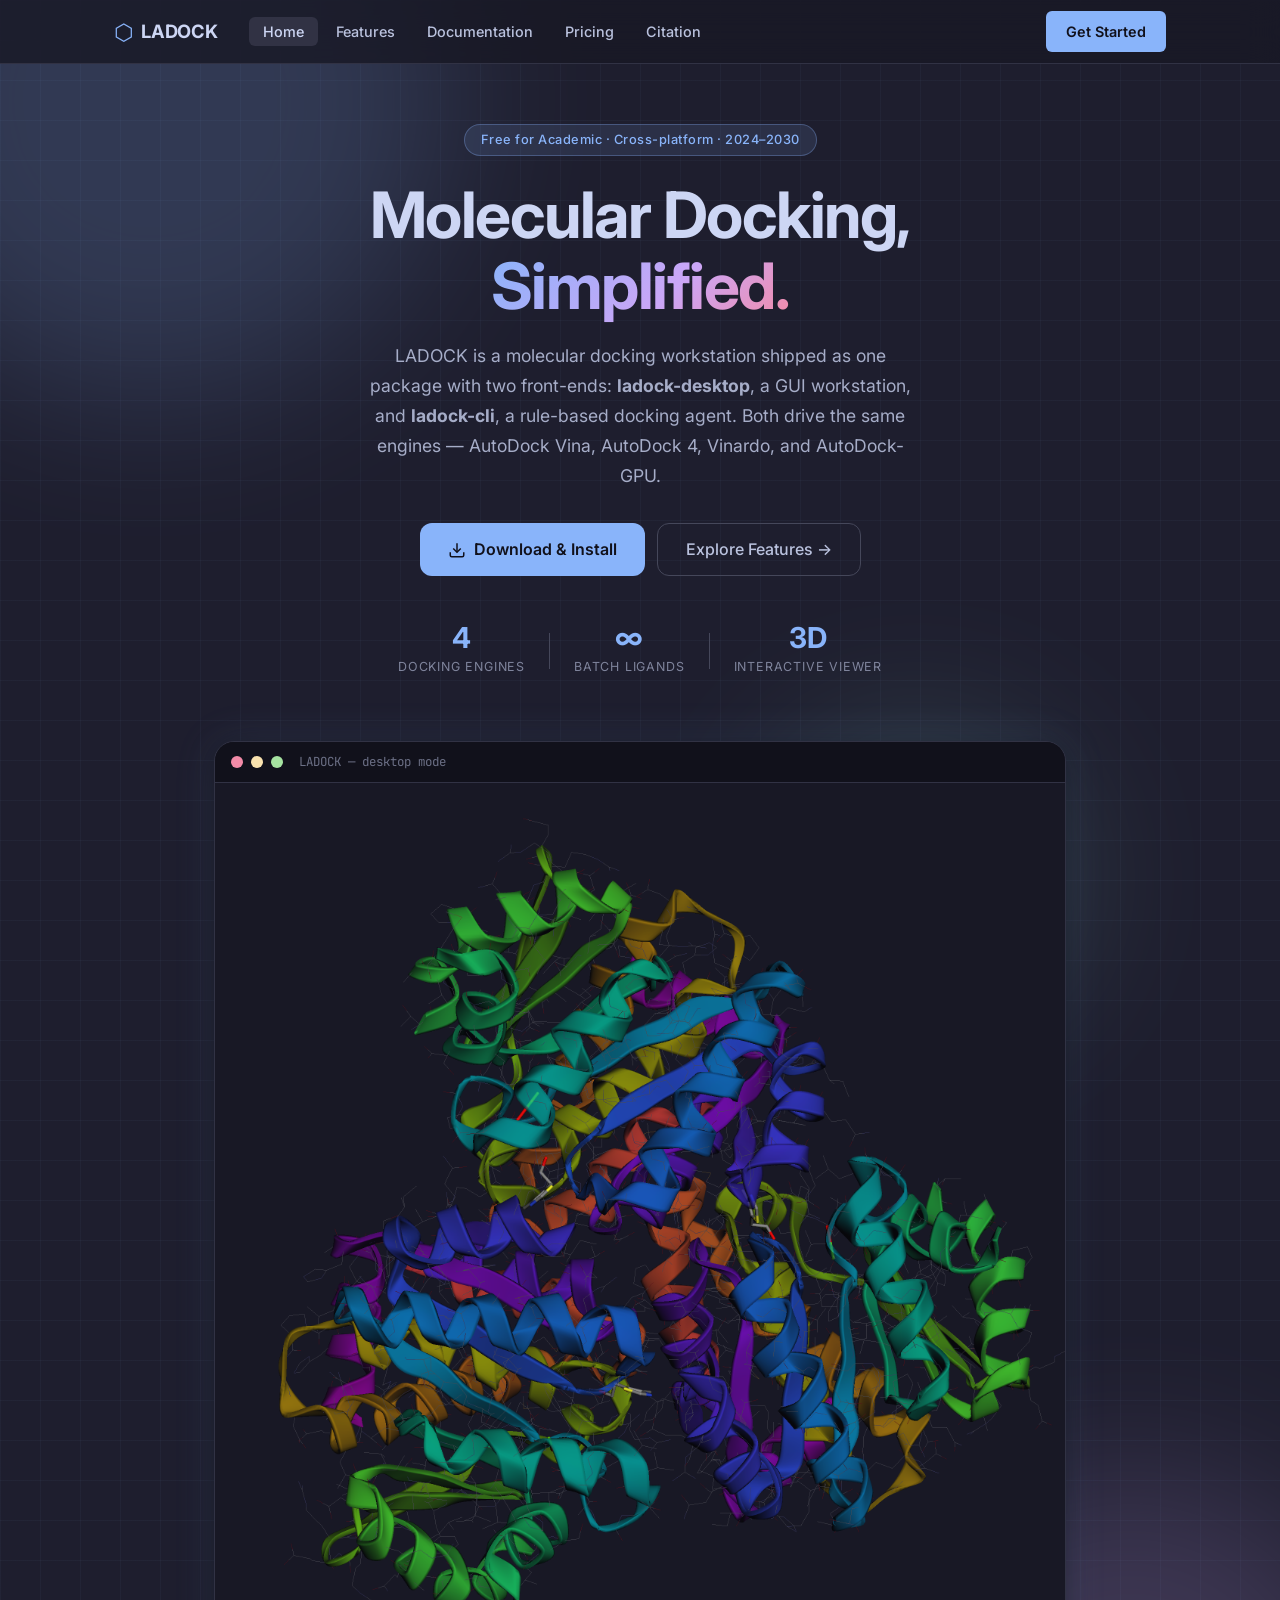
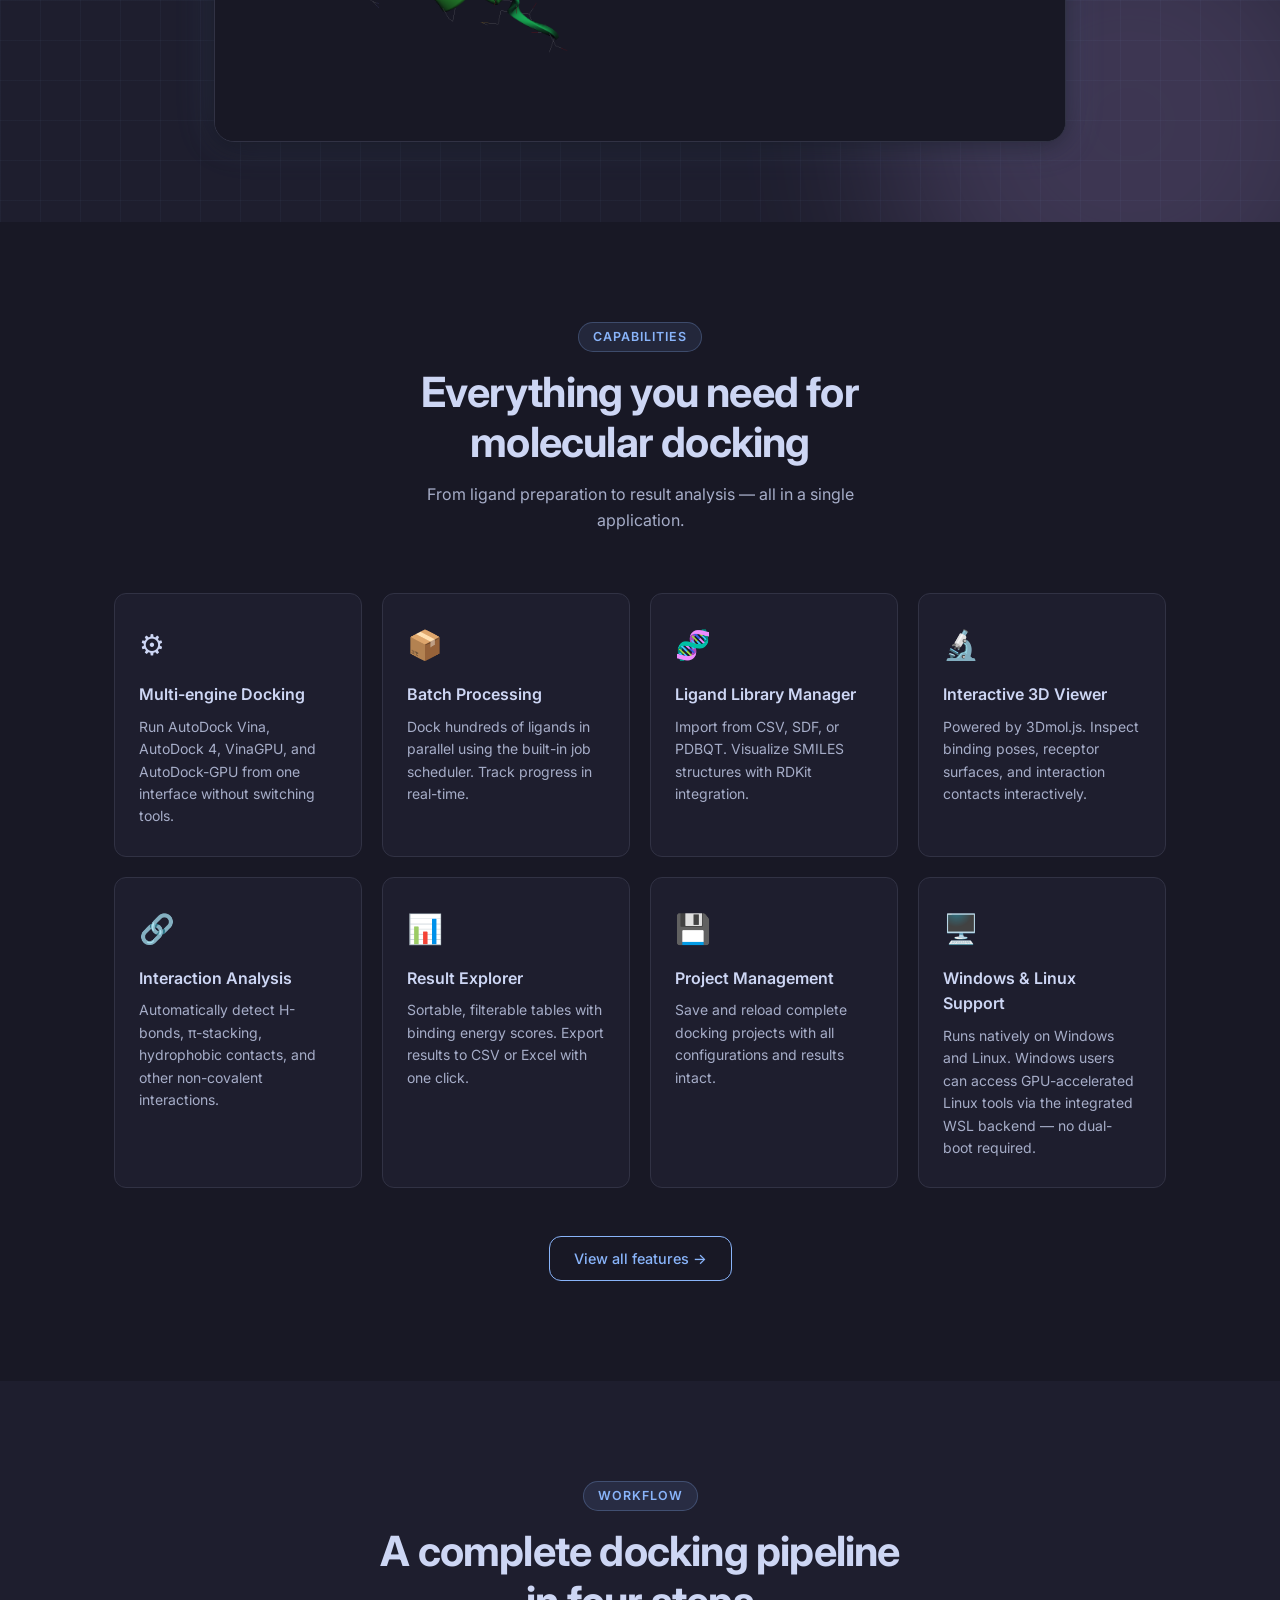
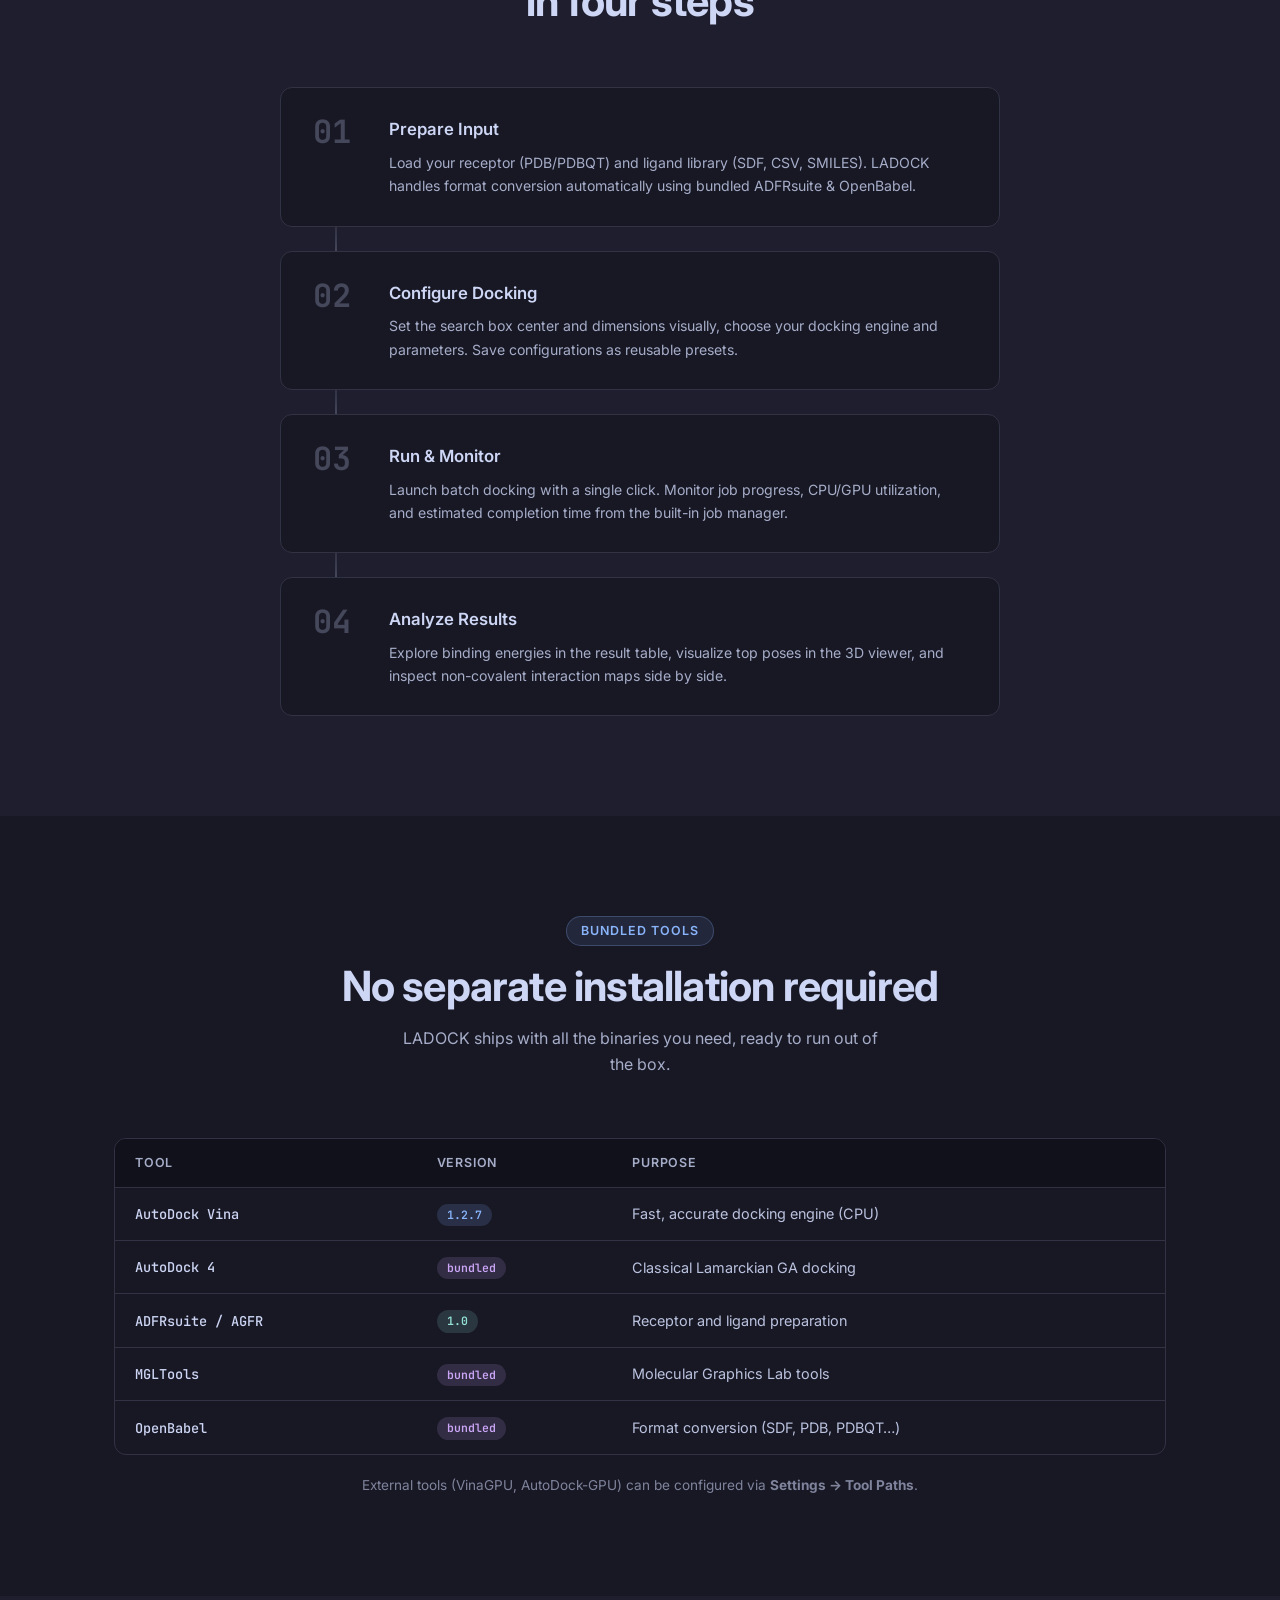
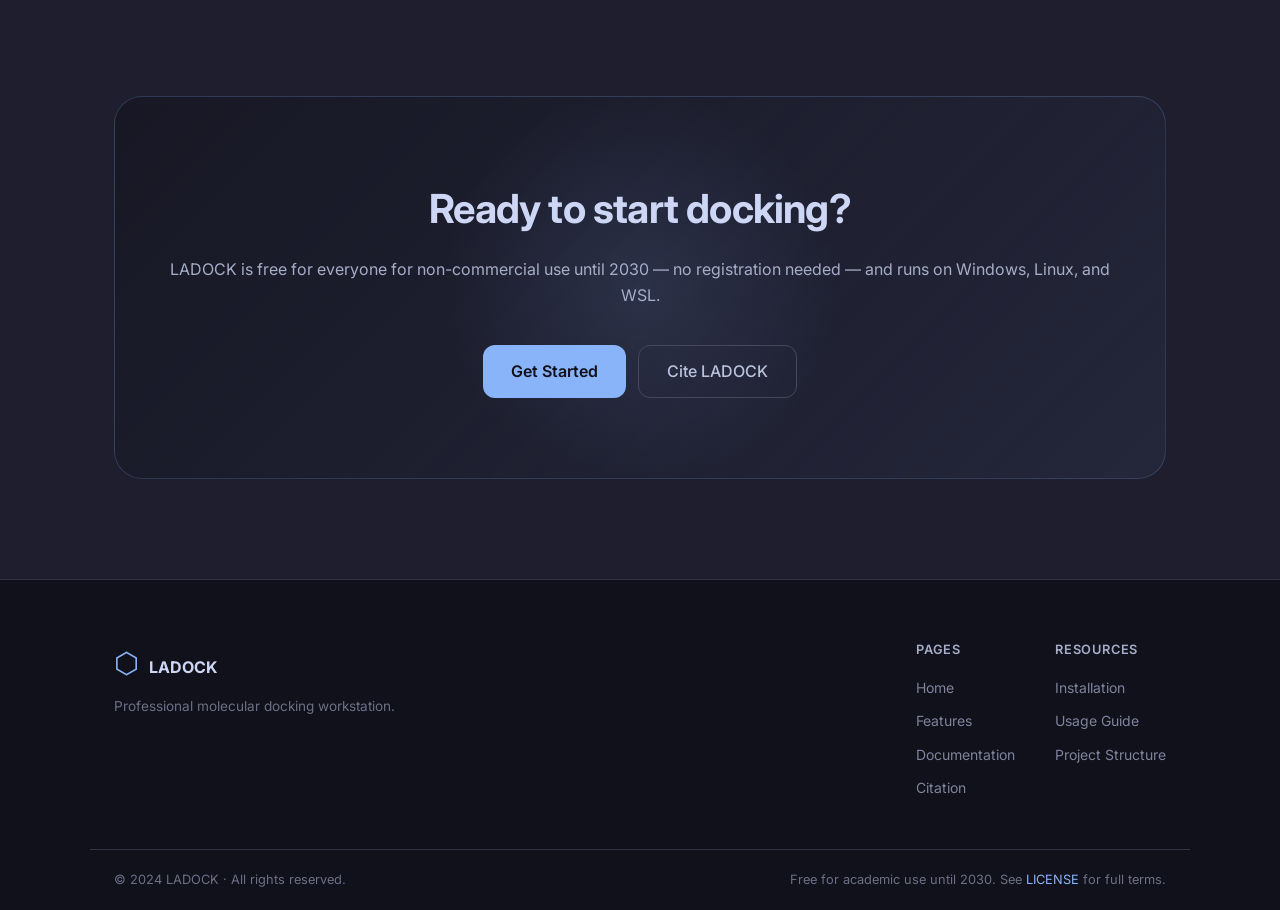
==== commit 5fa1f1b0: "Present LADOCK as one product with two modes The site called the product "LADOCK Desktop" in 14 plac" ====
--- a/index.html
+++ b/index.html
@@ -47,8 +47,10 @@
       <span class="gradient-text">Simplified.</span>
     </h1>
     <p class="hero-subtitle">
-      LADOCK Desktop is a modern GUI workstation for molecular docking — supporting
-      AutoDock Vina, AutoDock 4, VinaGPU, and AutoDock-GPU in one unified interface.
+        LADOCK is a molecular docking workstation shipped as one package with two
+        front-ends: <strong>ladock-desktop</strong>, a GUI workstation, and
+        <strong>ladock-cli</strong>, a rule-based docking agent. Both drive the same
+        engines — AutoDock Vina, AutoDock 4, Vinardo, and AutoDock-GPU.
     </p>
     <div class="hero-actions">
       <a href="docs.html#install" class="btn btn-primary btn-lg">
@@ -71,7 +73,7 @@
         <span class="dot dot-red"></span>
         <span class="dot dot-yellow"></span>
         <span class="dot dot-green"></span>
-        <span class="screenshot-title">LADOCK Desktop</span>
+        <span class="screenshot-title">LADOCK — desktop mode</span>
       </div>
       <img src="ladock_viewer.png" alt="LADOCK molecular viewer" class="screenshot-img" />
     </div>
@@ -233,7 +235,7 @@
     <div class="cta-box">
       <div class="cta-orb"></div>
       <h2>Ready to start docking?</h2>
-      <p>LADOCK Desktop is free for everyone for non-commercial use until 2030 — no registration needed — and runs on Windows, Linux, and WSL.</p>
+      <p>LADOCK is free for everyone for non-commercial use until 2030 — no registration needed — and runs on Windows, Linux, and WSL.</p>
       <div class="cta-actions">
         <a href="docs.html#install" class="btn btn-primary btn-lg">Get Started</a>
         <a href="citation.html" class="btn btn-ghost btn-lg">Cite LADOCK</a>
@@ -247,7 +249,7 @@
   <div class="container footer-inner">
     <div class="footer-brand">
       <span class="logo-icon">⬡</span>
-      <span class="footer-name">LADOCK Desktop</span>
+      <span class="footer-name">LADOCK</span>
       <p>Professional molecular docking workstation.</p>
     </div>
     <div class="footer-links">
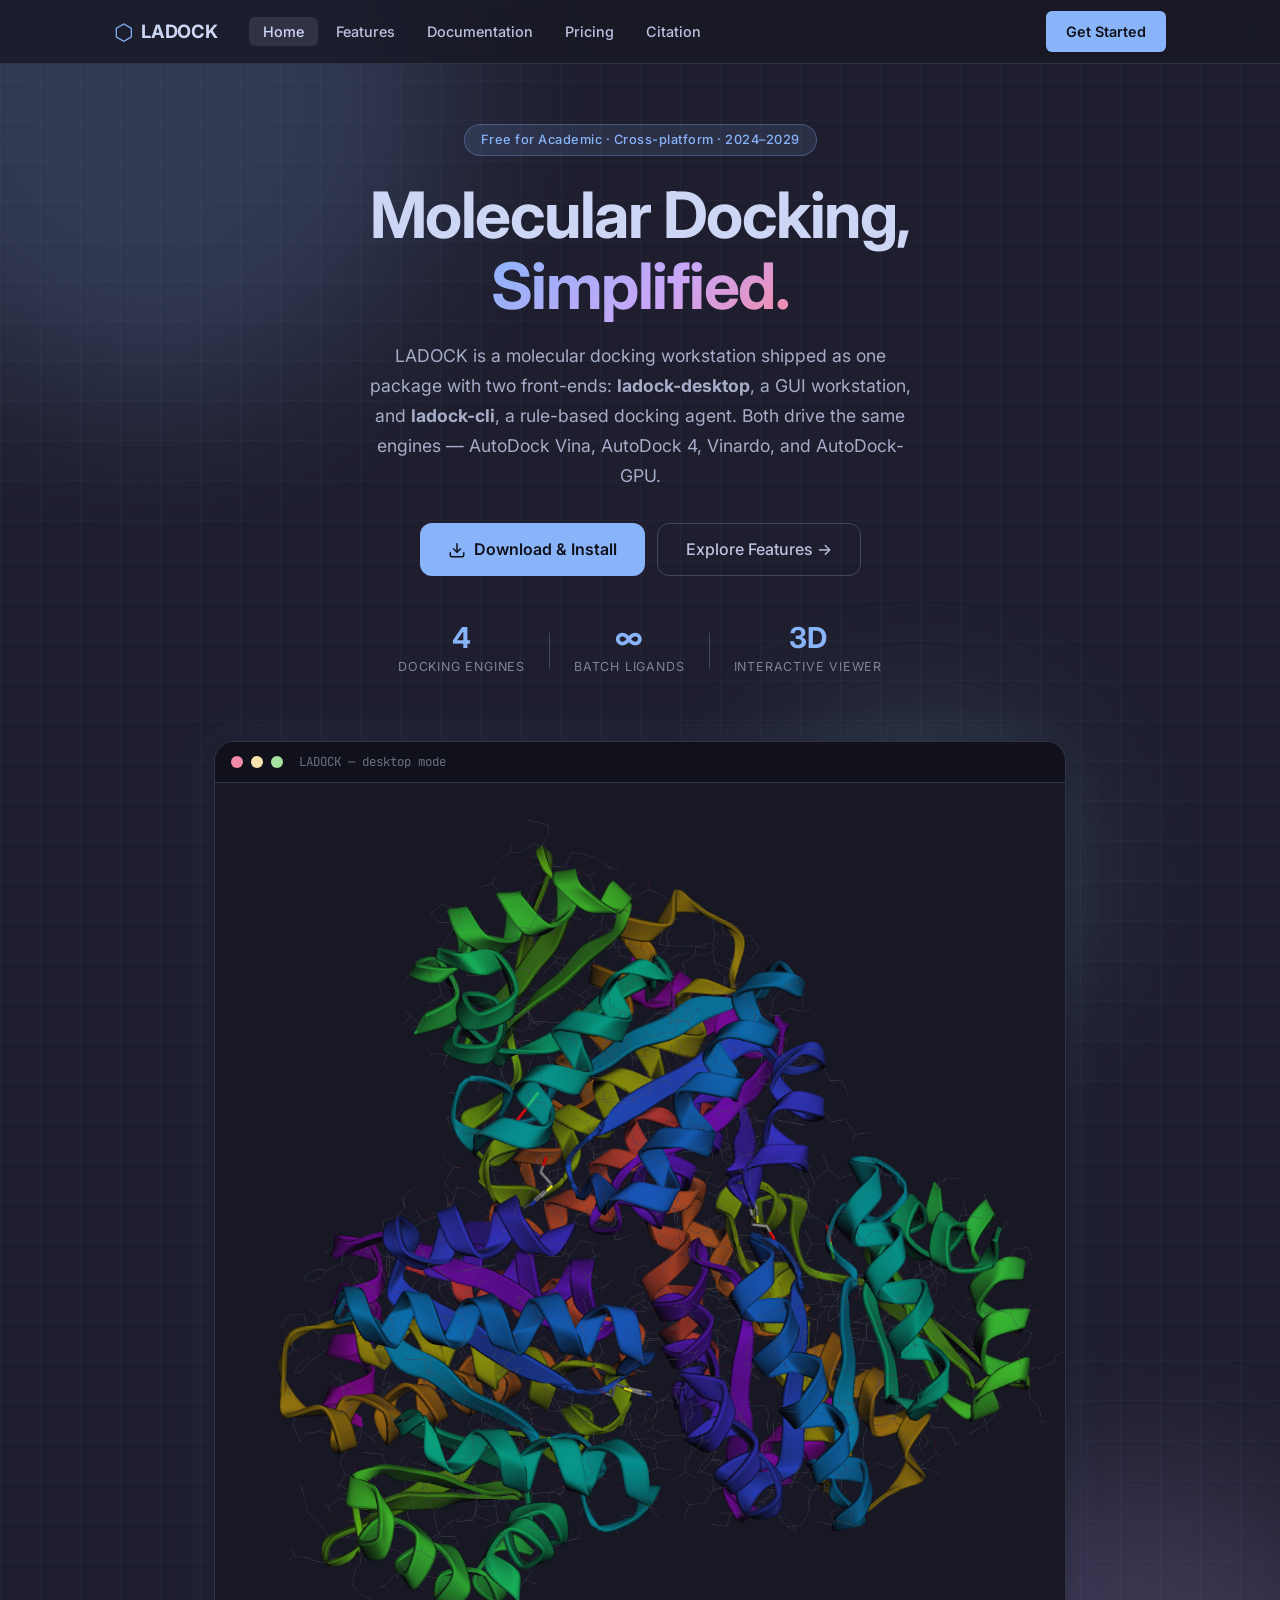
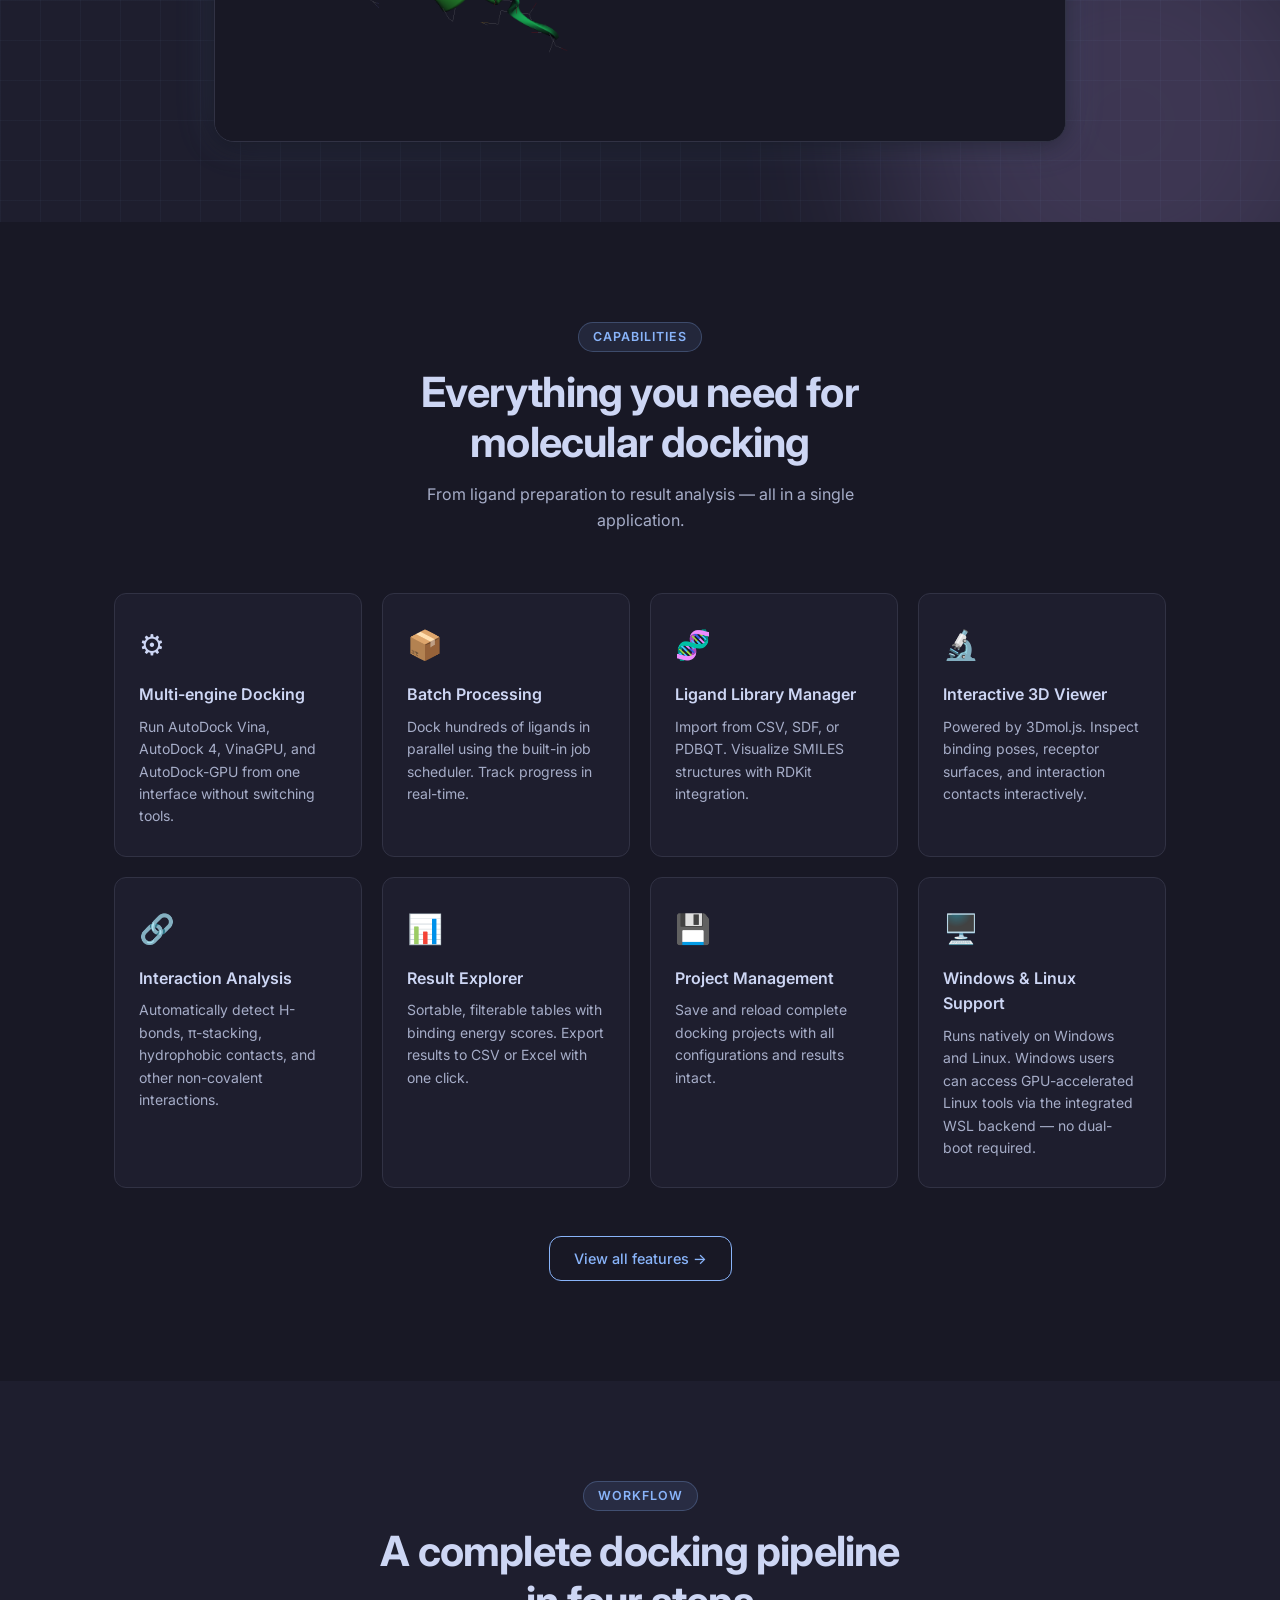
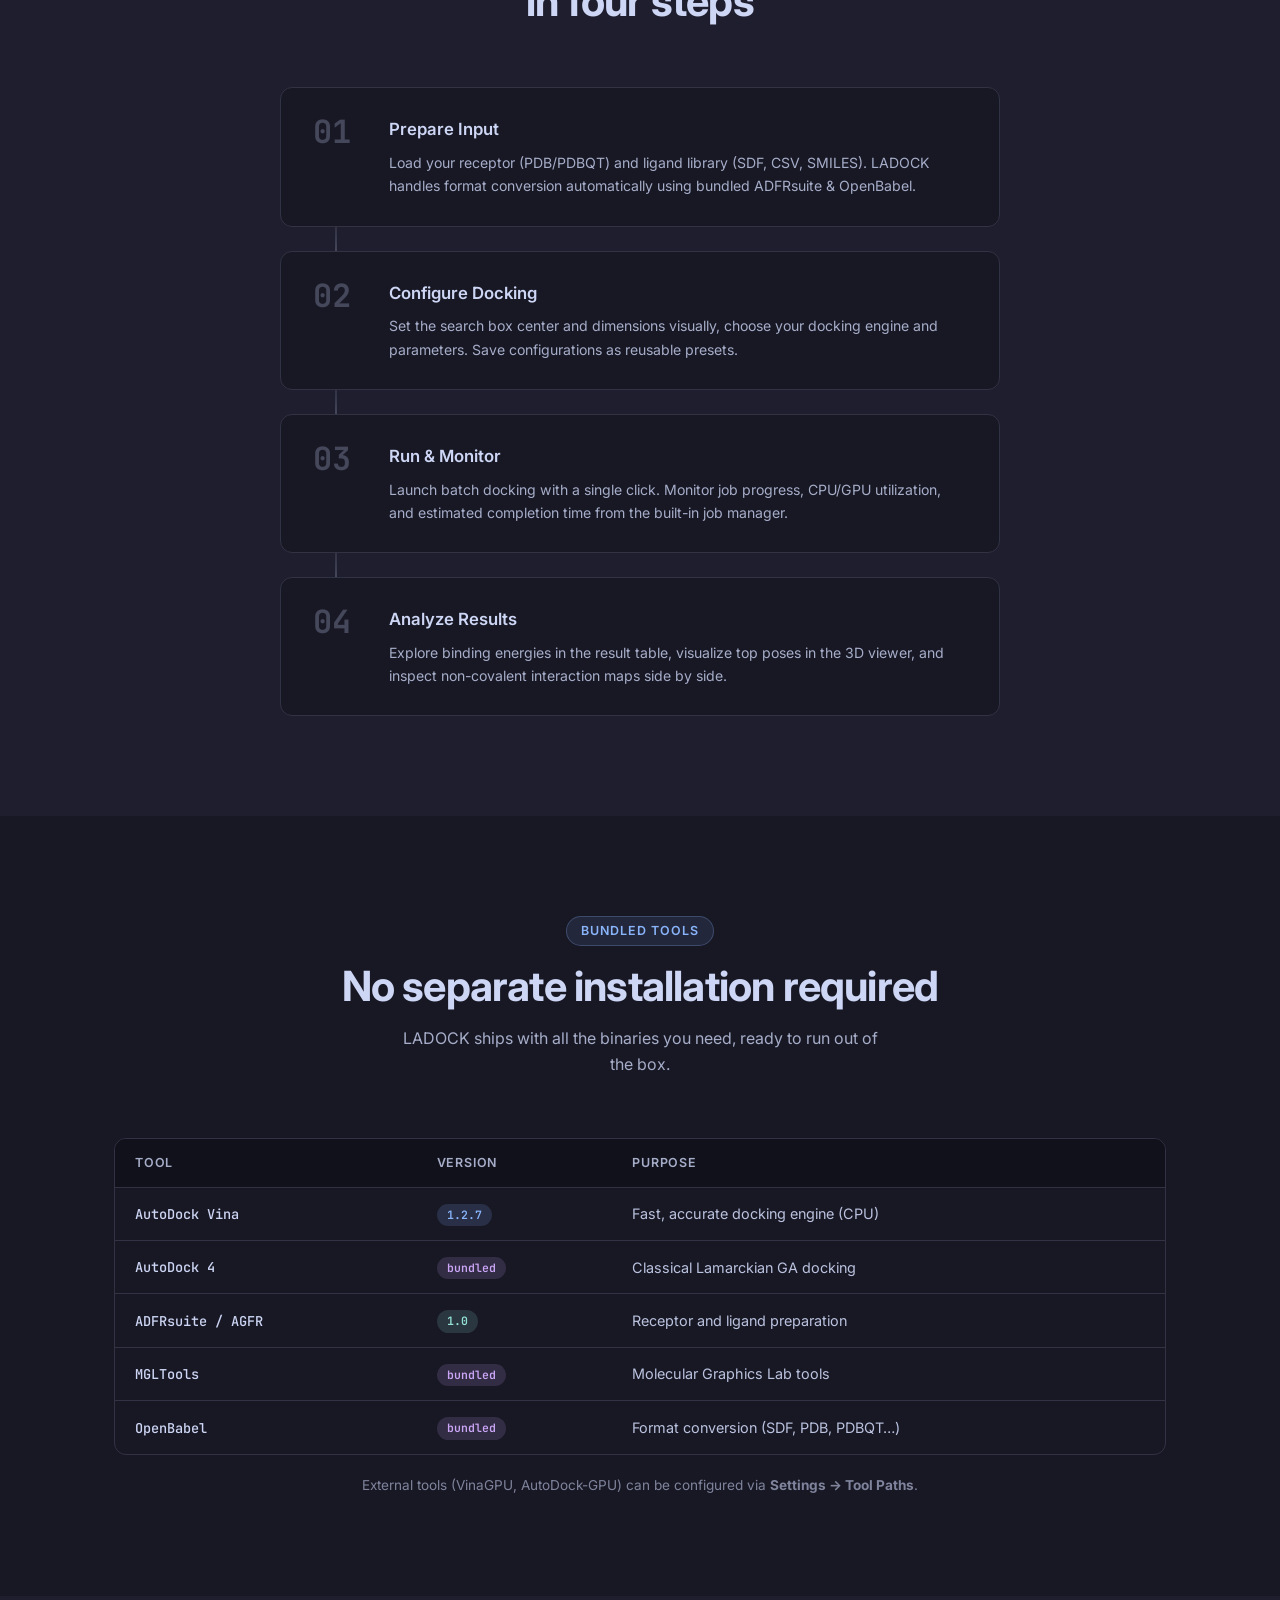
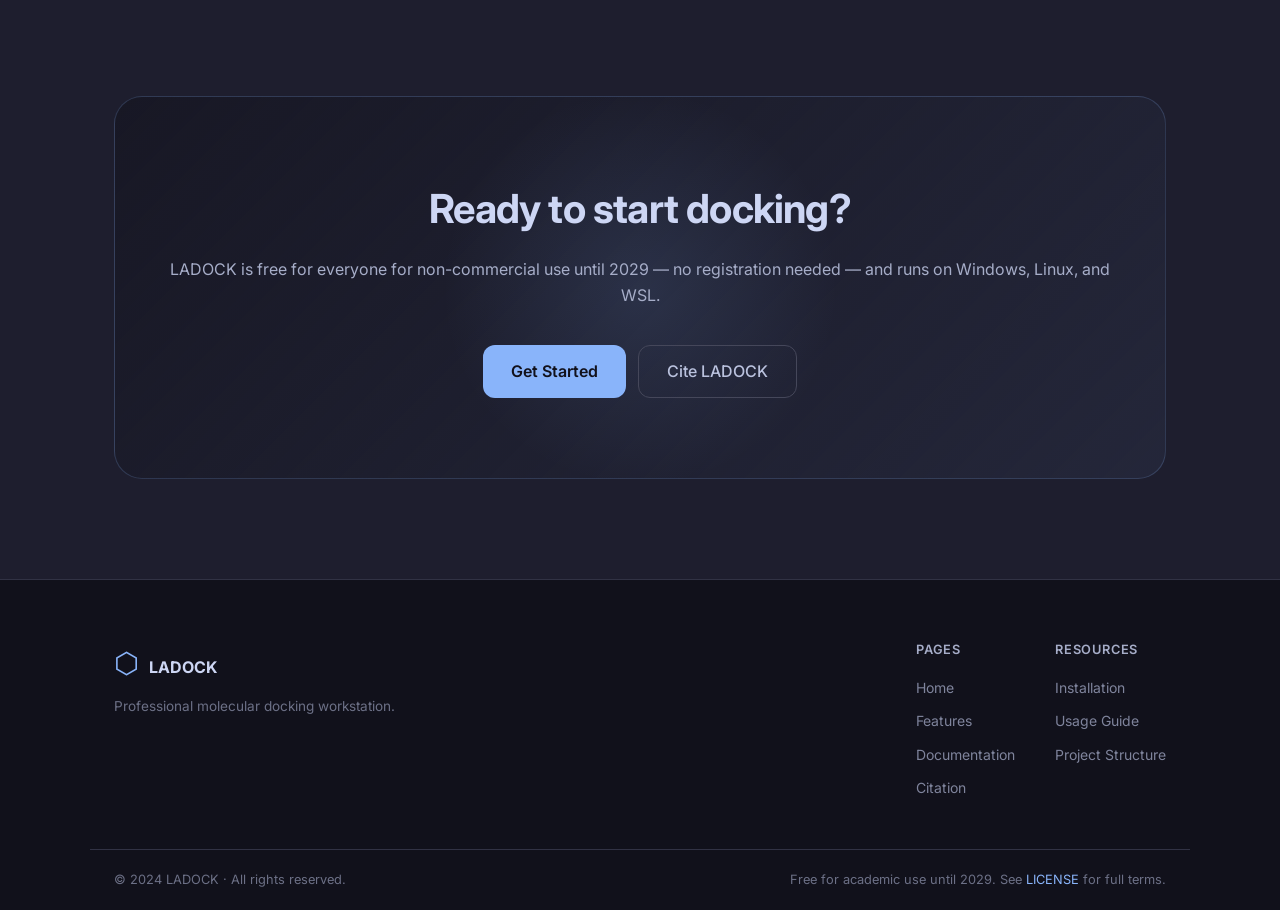
==== commit b7c22cac: "Correct the free-period date across the site, and carry the same licence The site promised free use " ====
--- a/index.html
+++ b/index.html
@@ -41,7 +41,7 @@
     <div class="grid-overlay"></div>
   </div>
   <div class="container hero-content">
-    <div class="hero-badge">Free for Academic · Cross-platform · 2024–2030</div>
+    <div class="hero-badge">Free for Academic · Cross-platform · 2024–2029</div>
     <h1 class="hero-title">
       Molecular Docking,<br/>
       <span class="gradient-text">Simplified.</span>
@@ -235,7 +235,7 @@
     <div class="cta-box">
       <div class="cta-orb"></div>
       <h2>Ready to start docking?</h2>
-      <p>LADOCK is free for everyone for non-commercial use until 2030 — no registration needed — and runs on Windows, Linux, and WSL.</p>
+      <p>LADOCK is free for everyone for non-commercial use until 2029 — no registration needed — and runs on Windows, Linux, and WSL.</p>
       <div class="cta-actions">
         <a href="docs.html#install" class="btn btn-primary btn-lg">Get Started</a>
         <a href="citation.html" class="btn btn-ghost btn-lg">Cite LADOCK</a>
@@ -274,7 +274,7 @@
   </div>
   <div class="footer-bottom">
     <p>© 2024 LADOCK · All rights reserved.</p>
-    <p>Free for academic use until 2030. See <a href="LICENSE" style="color:var(--blue)">LICENSE</a> for full terms.</p>
+    <p>Free for academic use until 2029. See <a href="LICENSE" style="color:var(--blue)">LICENSE</a> for full terms.</p>
   </div>
 </footer>
 
